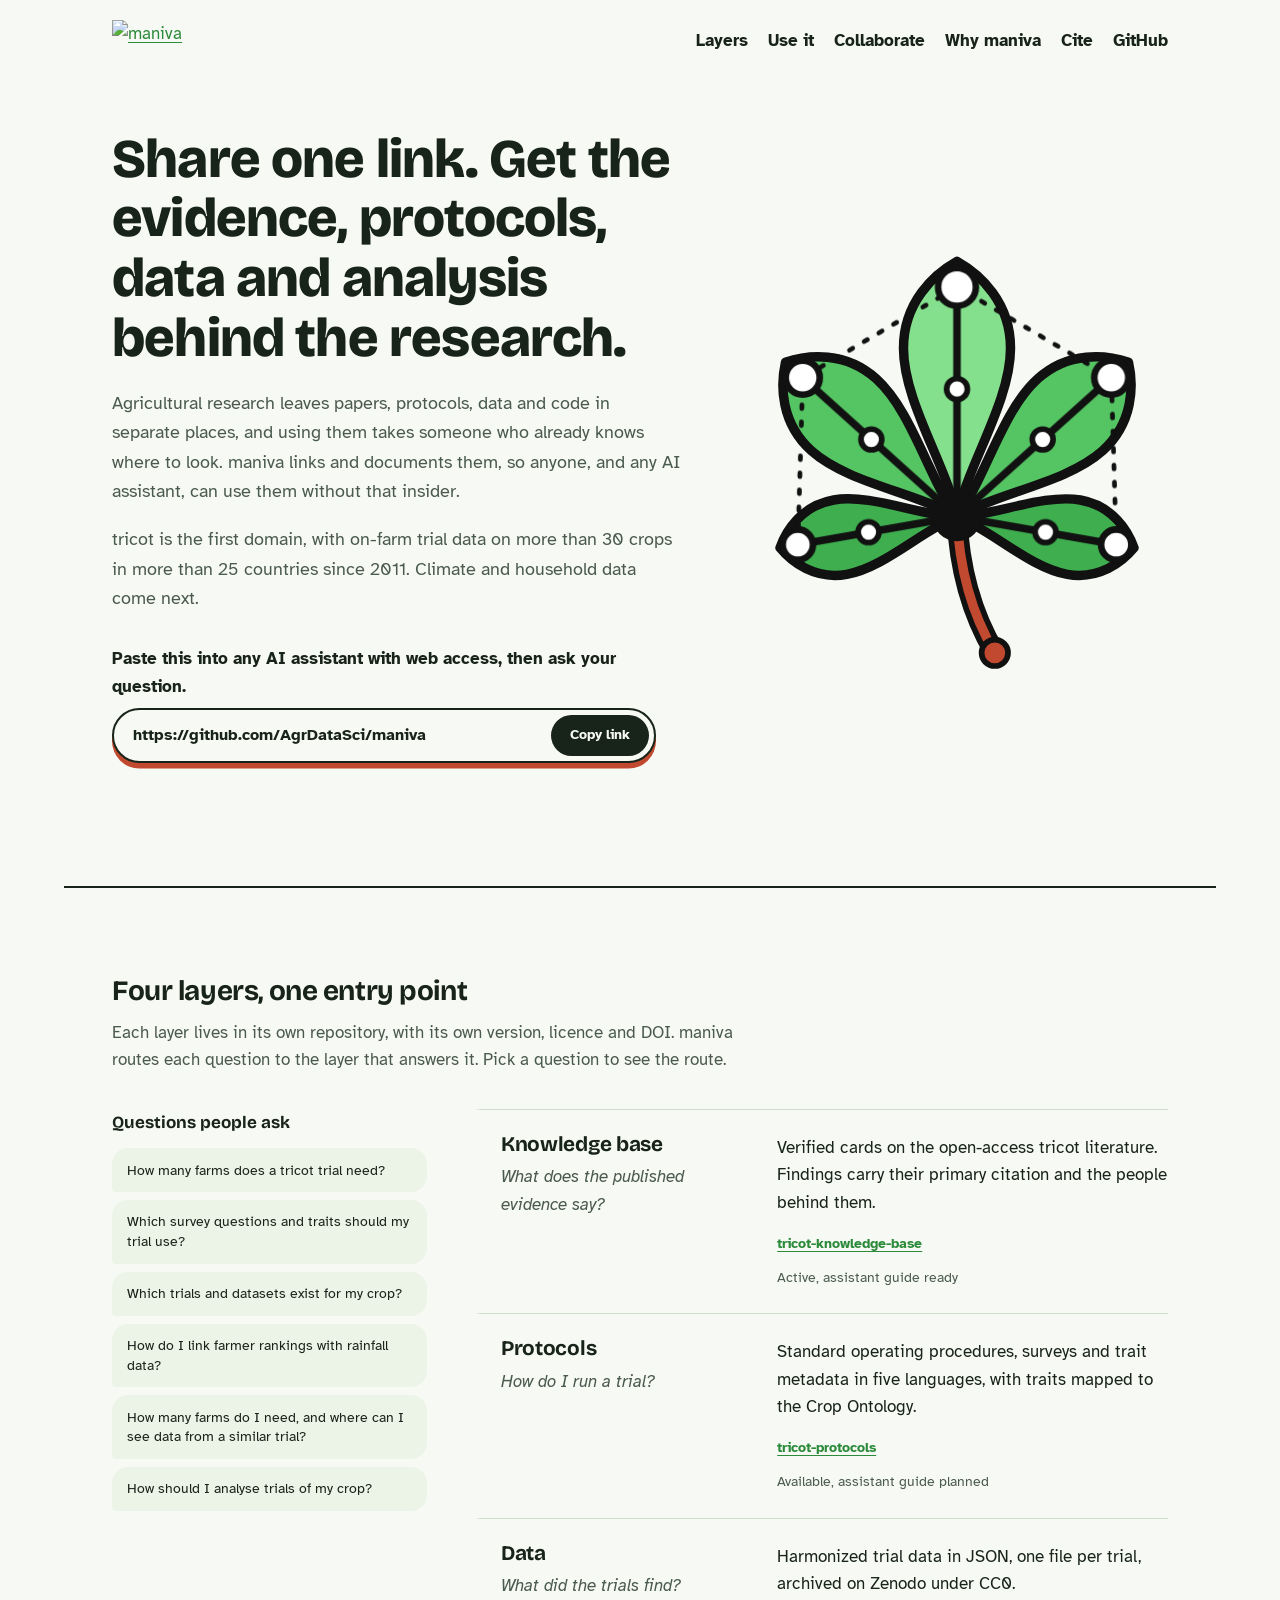
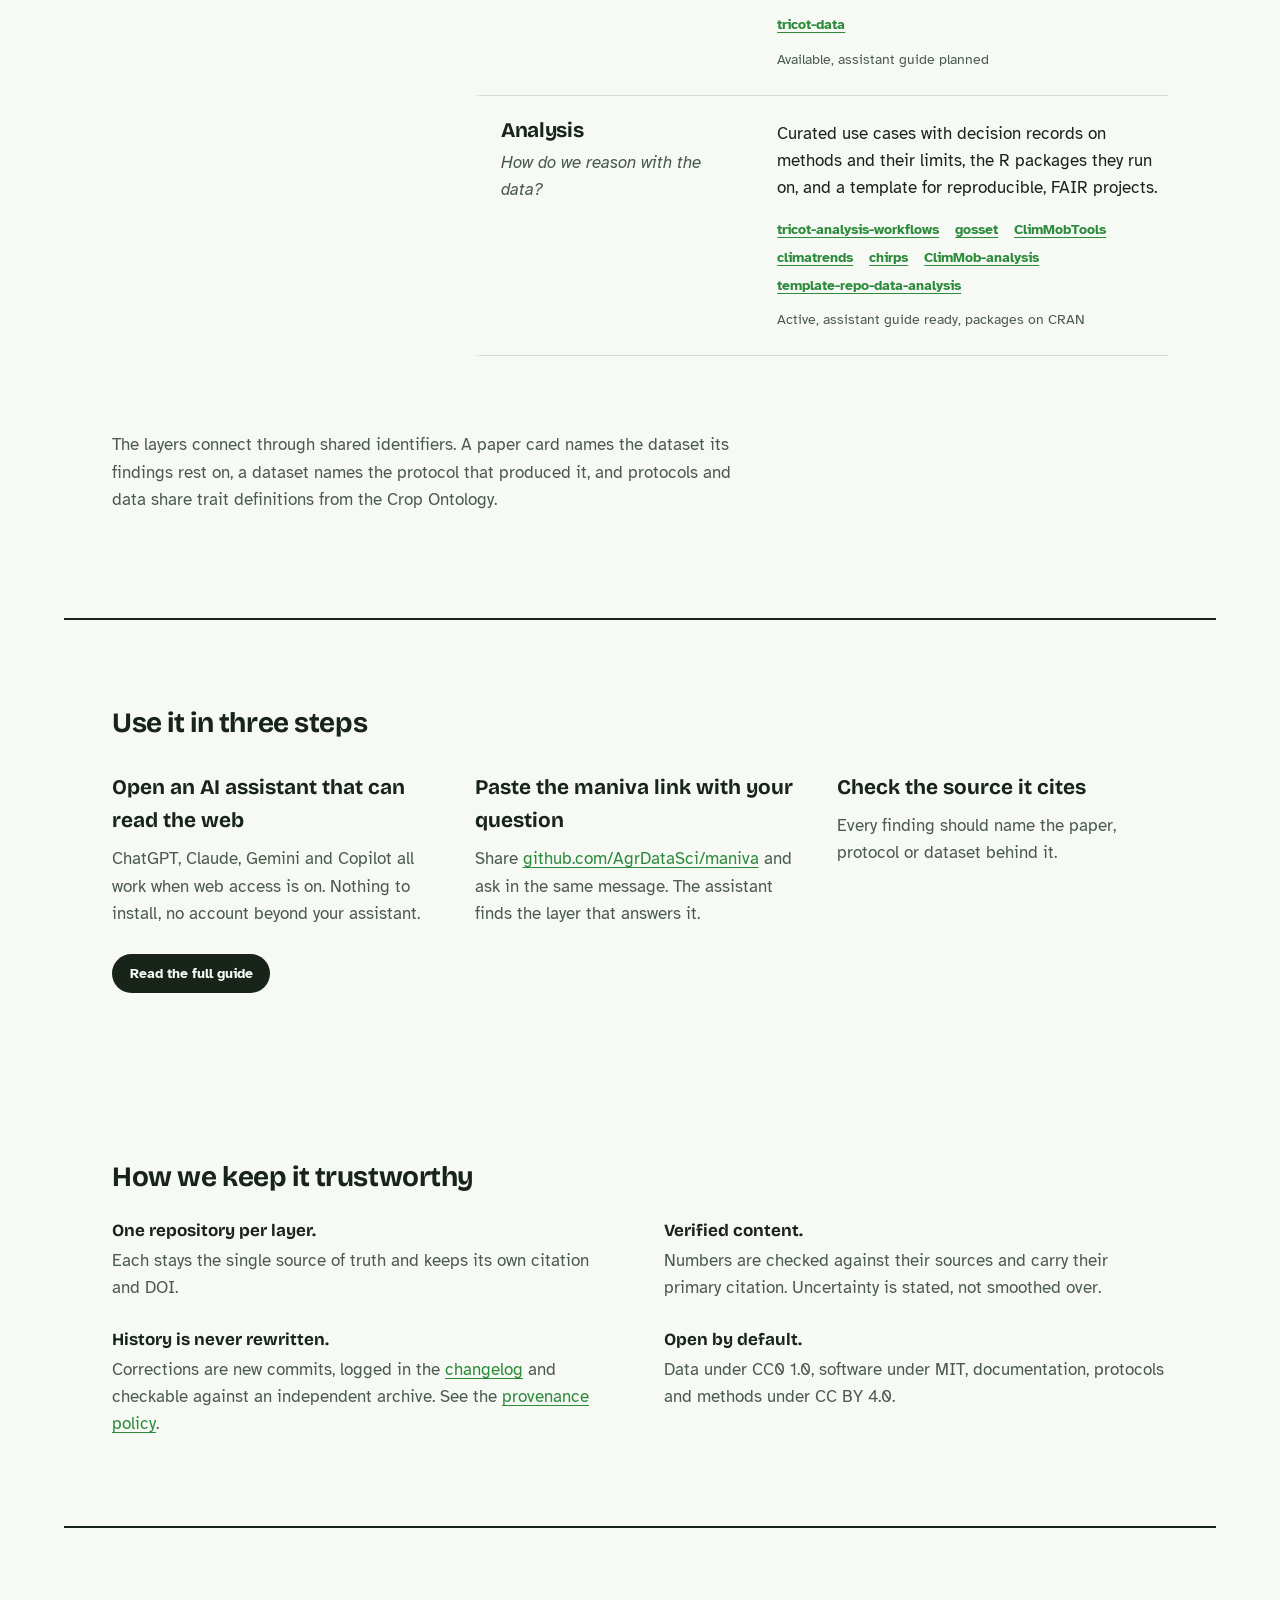
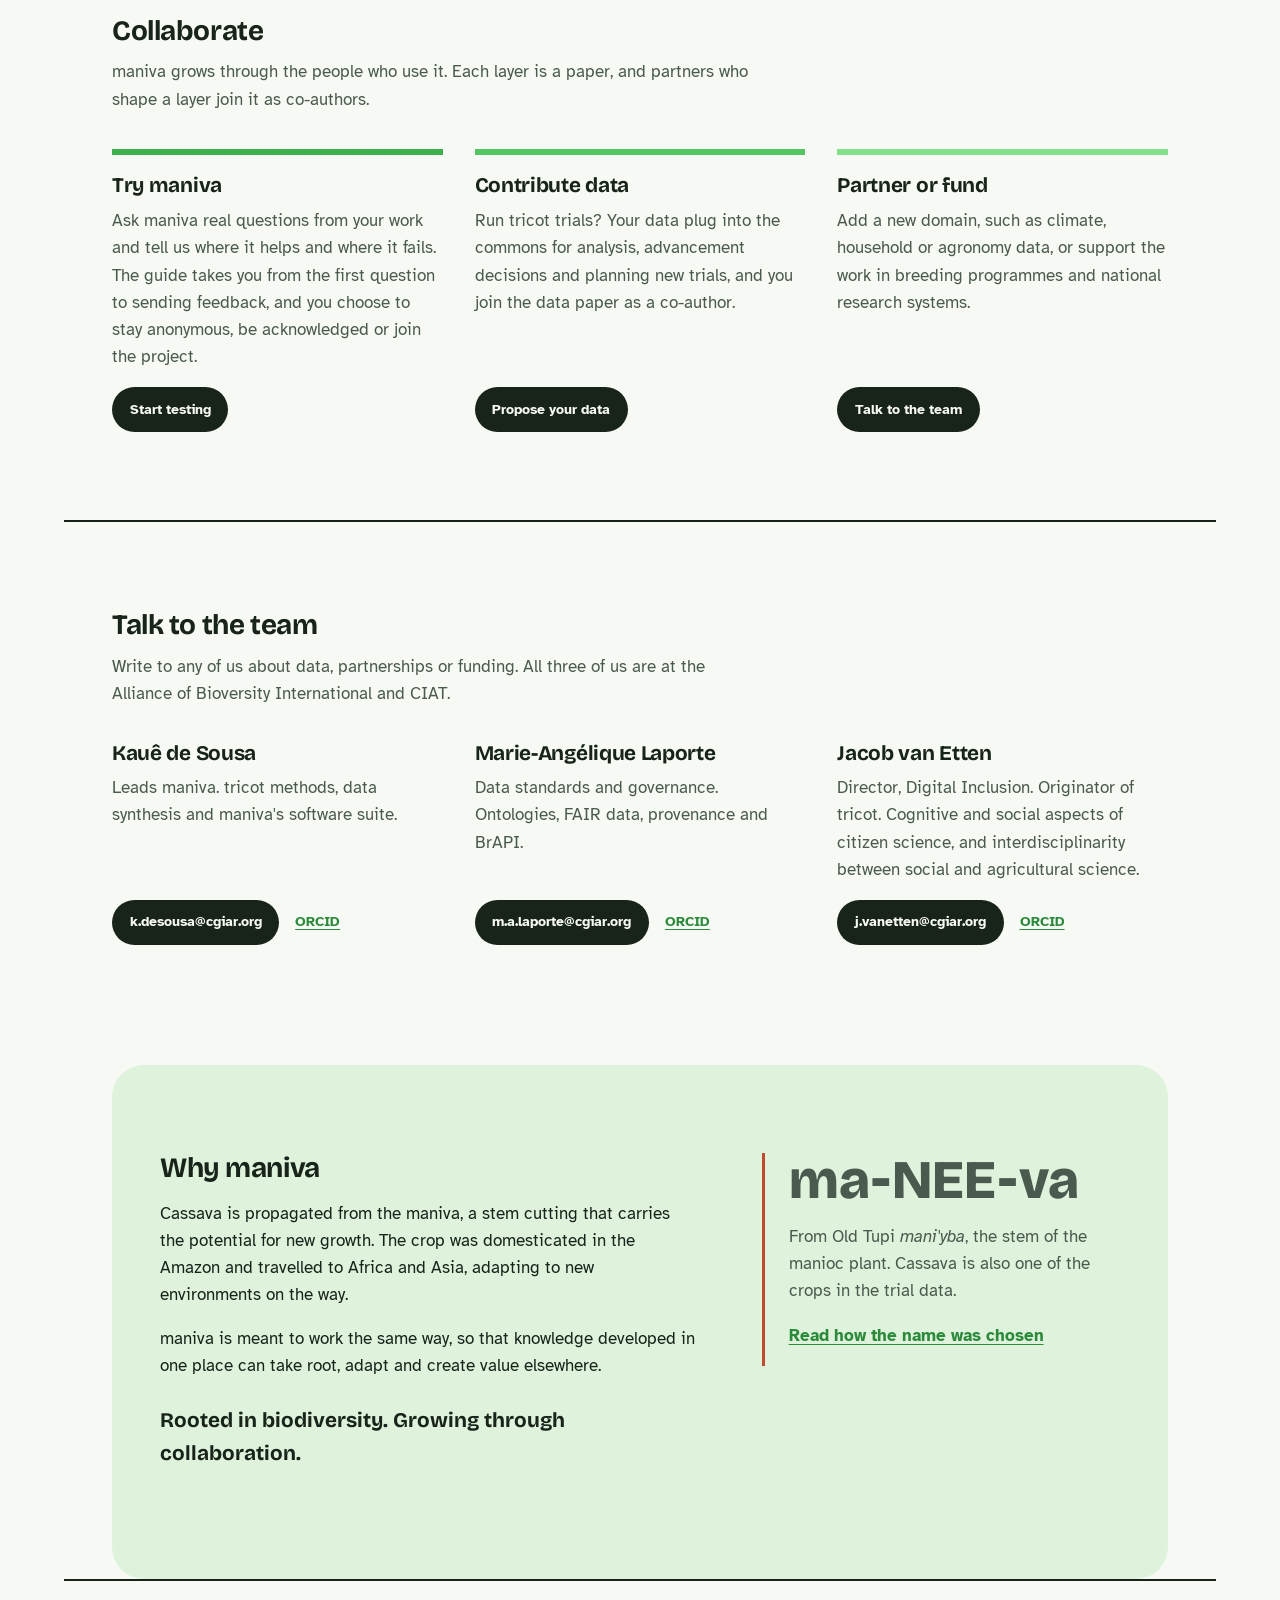
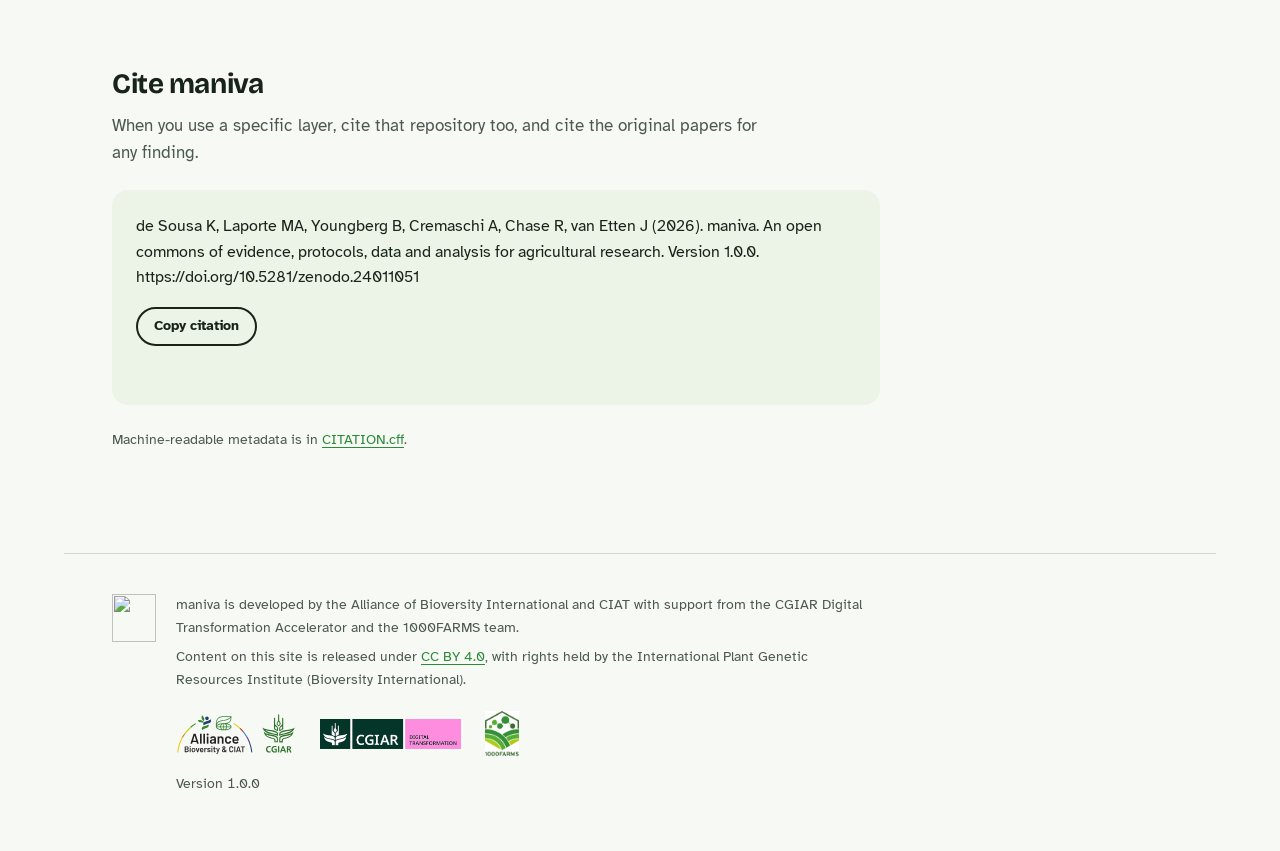
==== site/index.html @ 103824fa "Merge Use it and Test it into one guide at use.html Co-Authored-By: Claude Opus 5.5 <noreply@anthrop" ====
<!doctype html>
<html lang="en">
<head>
<meta charset="utf-8">
<meta name="viewport" content="width=device-width, initial-scale=1">
<title>maniva. An open commons of evidence, protocols, data and analysis for agricultural research</title>
<meta name="description" content="maniva is an open commons of evidence, protocols, data and analysis for agricultural research, built so that people and AI assistants can use them together.">
<meta property="og:title" content="maniva">
<meta property="og:description" content="An open commons of evidence, protocols, data and analysis for agricultural research.">
<meta property="og:image" content="https://agrdatasci.github.io/maniva/share-card.png">
<meta property="og:image:width" content="1200">
<meta property="og:image:height" content="630">
<meta property="og:image:alt" content="The maniva logo, a cassava leaf on a stem">
<meta property="og:url" content="https://agrdatasci.github.io/maniva/">
<meta property="og:site_name" content="maniva">
<meta name="twitter:card" content="summary_large_image">
<meta property="og:type" content="website">
<link rel="icon" type="image/svg+xml" href="logo/maniva-mark.svg">
<link rel="preconnect" href="https://fonts.googleapis.com">
<link rel="preconnect" href="https://fonts.gstatic.com" crossorigin>
<link href="https://fonts.googleapis.com/css2?family=Atkinson+Hyperlegible:ital,wght@0,400;0,700;1,400&family=Bricolage+Grotesque:opsz,wght@12..96,500;12..96,700;12..96,800&display=swap" rel="stylesheet">
<link rel="stylesheet" href="styles.css?v=8">
<script>document.documentElement.classList.add("js")</script>
</head>
<body>
<a class="skip" href="#main">Skip to content</a>

<header class="top">
  <a class="wordmark" href="./" aria-label="maniva home">
    <img class="wordmark-light" src="logo/maniva-logo-horizontal.svg" alt="maniva" width="150" height="47">
    <img class="wordmark-dark" src="logo/maniva-logo-horizontal-reversed.svg" alt="" width="150" height="47">
  </a>
  <nav aria-label="Main">
    <a href="#layers">Layers</a>
    <a href="use.html">Use it</a>
    <a href="#work">Collaborate</a>
    <a href="#why">Why maniva</a>
    <a href="#cite">Cite</a>
    <a href="https://github.com/AgrDataSci/maniva">GitHub</a>
  </nav>
</header>

<main id="main">

<section class="hero">
  <div class="hero-text">
    <h1>Share one link. Get the evidence, protocols, data and analysis behind the research.</h1>
    <p class="lede">Agricultural research leaves papers, protocols, data and code in separate places, and using them takes someone who already knows where to look. maniva links and documents them, so anyone, and any AI assistant, can use them without that insider.</p>
    <p class="lede">tricot is the first domain, with on-farm trial data on more than 30 crops in more than 25 countries since 2011. Climate and household data come next.</p>

    <div class="link-field">
      <label for="share-link">Paste this into any AI assistant with web access, then ask your question.</label>
      <div class="link-row">
        <input id="share-link" type="text" value="https://github.com/AgrDataSci/maniva" readonly>
        <button type="button" class="btn" data-copy="#share-link">Copy link</button>
      </div>
      <p class="copy-status" role="status" aria-live="polite"></p>
    </div>
  </div>

  <figure class="hero-mark" aria-hidden="true">
    <svg viewBox="40 40 220 240" class="mark">
      <path class="stalk-out" d="M150 190C151 215 157 240 170 262"/>
      <path class="stalk-in" d="M150 190C151 215 157 240 170 262"/>
      <path class="lobe lobe-low" d="M150.0 190.0C130.6 189.6 104.4 177.8 84.8 181.2C67.9 184.2 59.6 197.3 56.4 206.5C62.6 214.1 74.9 223.5 91.7 220.5C111.4 217.1 131.9 197.0 150.0 190.0Z"/>
      <path class="lobe lobe-low" d="M150.0 190.0C168.1 197.0 188.6 217.1 208.3 220.5C225.1 223.5 237.4 214.1 243.6 206.5C240.4 197.3 232.1 184.2 215.2 181.2C195.6 177.8 169.4 189.6 150.0 190.0Z"/>
      <path class="lobe lobe-mid" d="M150.0 190.0C135.1 170.0 126.3 134.2 107.3 117.1C91.0 102.4 71.2 104.3 59.3 108.4C56.5 120.6 56.7 140.5 73.0 155.2C92.1 172.3 128.6 177.3 150.0 190.0Z"/>
      <path class="lobe lobe-mid" d="M150.0 190.0C171.4 177.3 207.9 172.3 227.0 155.2C243.3 140.5 243.5 120.6 240.7 108.4C228.8 104.3 209.0 102.4 192.7 117.1C173.7 134.2 164.9 170.0 150.0 190.0Z"/>
      <path class="lobe lobe-top" d="M150.0 190.0C155.4 163.0 178.3 129.2 178.3 100.9C178.3 76.6 162.2 61.8 150.0 55.0C137.8 61.8 121.7 76.6 121.7 100.9C121.7 129.2 144.6 163.0 150.0 190.0Z"/>
      <polyline class="ring" points="65.8,204.8 68.4,116.5 150.0,68.5 231.6,116.5 234.2,204.8"/>
      <line class="vein" x1="150" y1="190" x2="65.8" y2="204.8"/>
      <line class="vein" x1="150" y1="190" x2="234.2" y2="204.8"/>
      <line class="vein" x1="150" y1="190" x2="68.4" y2="116.5"/>
      <line class="vein" x1="150" y1="190" x2="231.6" y2="116.5"/>
      <line class="vein" x1="150" y1="190" x2="150.0" y2="68.5"/>
      <circle class="node" cx="103.2" cy="198.2" r="5.5"/>
      <circle class="node" cx="196.8" cy="198.2" r="5.5"/>
      <circle class="node" cx="104.7" cy="149.2" r="5.5"/>
      <circle class="node" cx="195.3" cy="149.2" r="5.5"/>
      <circle class="node" cx="150.0" cy="122.5" r="5.5"/>
      <circle class="node tip" cx="65.8" cy="204.8" r="8"/>
      <circle class="node tip" cx="234.2" cy="204.8" r="8"/>
      <circle class="node tip" cx="68.4" cy="116.5" r="9"/>
      <circle class="node tip" cx="231.6" cy="116.5" r="9"/>
      <circle class="node tip" cx="150.0" cy="68.5" r="10"/>
      <circle class="hub" cx="150" cy="190" r="13"/>
      <circle class="root" cx="170" cy="262" r="7"/>
    </svg>
  </figure>
</section>

<section id="layers" class="layers" aria-labelledby="layers-title">
  <div class="section-head">
    <h2 id="layers-title">Four layers, one entry point</h2>
    <p>Each layer lives in its own repository, with its own version, licence and DOI. maniva routes each question to the layer that answers it. Pick a question to see the route.</p>
  </div>

  <div class="router">
    <fieldset class="questions">
      <legend>Questions people ask</legend>
      <button type="button" class="q" aria-pressed="false" data-layers="knowledge">How many farms does a tricot trial need?</button>
      <button type="button" class="q" aria-pressed="false" data-layers="protocols">Which survey questions and traits should my trial use?</button>
      <button type="button" class="q" aria-pressed="false" data-layers="data">Which trials and datasets exist for my crop?</button>
      <button type="button" class="q" aria-pressed="false" data-layers="analysis">How do I link farmer rankings with rainfall data?</button>
      <button type="button" class="q" aria-pressed="false" data-layers="knowledge protocols data">How many farms do I need, and where can I see data from a similar trial?</button>
      <button type="button" class="q" aria-pressed="false" data-layers="knowledge data analysis">How should I analyse trials of my crop?</button>
    </fieldset>

    <ol class="layer-list" aria-live="polite">
      <li class="layer" data-layer="knowledge">
        <div class="layer-name">
          <h3>Knowledge base</h3>
          <p class="layer-q">What does the published evidence say?</p>
        </div>
        <p class="layer-body">Verified cards on the open-access tricot literature. Findings carry their primary citation and the people behind them.</p>
        <ul class="repos">
          <li><a href="https://github.com/AgrDataSci/tricot-knowledge-base">tricot-knowledge-base</a></li>
        </ul>
        <p class="status">Active, assistant guide ready</p>
      </li>
      <li class="layer" data-layer="protocols">
        <div class="layer-name">
          <h3>Protocols</h3>
          <p class="layer-q">How do I run a trial?</p>
        </div>
        <p class="layer-body">Standard operating procedures, surveys and trait metadata in five languages, with traits mapped to the Crop Ontology.</p>
        <ul class="repos">
          <li><a href="https://github.com/AgrDataSci/tricot-protocols">tricot-protocols</a></li>
        </ul>
        <p class="status">Available, assistant guide planned</p>
      </li>
      <li class="layer" data-layer="data">
        <div class="layer-name">
          <h3>Data</h3>
          <p class="layer-q">What did the trials find?</p>
        </div>
        <p class="layer-body">Harmonized trial data in JSON, one file per trial, archived on Zenodo under CC0.</p>
        <ul class="repos">
          <li><a href="https://github.com/AgrDataSci/tricot-data">tricot-data</a></li>
        </ul>
        <p class="status">Available, assistant guide planned</p>
      </li>
      <li class="layer" data-layer="analysis">
        <div class="layer-name">
          <h3>Analysis</h3>
          <p class="layer-q">How do we reason with the data?</p>
        </div>
        <p class="layer-body">Curated use cases with decision records on methods and their limits, the R packages they run on, and a template for reproducible, FAIR projects.</p>
        <ul class="repos">
          <li><a href="https://github.com/AgrDataSci/tricot-analysis-workflows">tricot-analysis-workflows</a></li>
          <li><a href="https://github.com/AgrDataSci/gosset">gosset</a></li>
          <li><a href="https://github.com/AgrDataSci/ClimMobTools">ClimMobTools</a></li>
          <li><a href="https://github.com/AgrDataSci/climatrends">climatrends</a></li>
          <li><a href="https://github.com/AgrDataSci/chirps">chirps</a></li>
          <li><a href="https://github.com/AgrDataSci/ClimMob-analysis">ClimMob-analysis</a></li>
          <li><a href="https://github.com/AgrDataSci/template-repo-data-analysis">template-repo-data-analysis</a></li>
        </ul>
        <p class="status">Active, assistant guide ready, packages on CRAN</p>
      </li>
    </ol>
  </div>
  <p class="route-note" role="status" aria-live="polite"></p>
  <p class="links-note">The layers connect through shared identifiers. A paper card names the dataset its findings rest on, a dataset names the protocol that produced it, and protocols and data share trait definitions from the Crop Ontology.</p>
</section>

<section id="use" class="use" aria-labelledby="use-title">
  <h2 id="use-title">Use it in three steps</h2>
  <dl class="ways">
    <div>
      <dt>Open an AI assistant that can read the web</dt>
      <dd>ChatGPT, Claude, Gemini and Copilot all work when web access is on. Nothing to install, no account beyond your assistant.</dd>
    </div>
    <div>
      <dt>Paste the maniva link with your question</dt>
      <dd>Share <a href="https://github.com/AgrDataSci/maniva">github.com/AgrDataSci/maniva</a> and ask in the same message. The assistant finds the layer that answers it.</dd>
    </div>
    <div>
      <dt>Check the source it cites</dt>
      <dd>Every finding should name the paper, protocol or dataset behind it.</dd>
    </div>
  </dl>
  <p class="use-more"><a class="btn-link" href="use.html">Read the full guide</a></p>
</section>

<section class="principles" aria-labelledby="principles-title">
  <h2 id="principles-title">How we keep it trustworthy</h2>
  <ul>
    <li><b>One repository per layer.</b> Each stays the single source of truth and keeps its own citation and DOI.</li>
    <li><b>Verified content.</b> Numbers are checked against their sources and carry their primary citation. Uncertainty is stated, not smoothed over.</li>
    <li><b>History is never rewritten.</b> Corrections are new commits, logged in the <a href="https://github.com/AgrDataSci/maniva/blob/main/CHANGELOG.md">changelog</a> and checkable against an independent archive. See the <a href="https://github.com/AgrDataSci/maniva/blob/main/PROVENANCE.md">provenance policy</a>.</li>
    <li><b>Open by default.</b> Data under CC0 1.0, software under MIT, documentation, protocols and methods under CC BY 4.0.</li>
  </ul>
</section>

<section id="work" class="work" aria-labelledby="work-title">
  <div class="section-head">
    <h2 id="work-title">Collaborate</h2>
    <p>maniva grows through the people who use it. Each layer is a paper, and partners who shape a layer join it as co-authors.</p>
  </div>
  <ul class="offers">
    <li>
      <h3>Try maniva</h3>
      <p>Ask maniva real questions from your work and tell us where it helps and where it fails. The guide takes you from the first question to sending feedback, and you choose to stay anonymous, be acknowledged or join the project.</p>
      <a class="btn-link" href="use.html">Start testing</a>
    </li>
    <li>
      <h3>Contribute data</h3>
      <p>Run tricot trials? Your data plug into the commons for analysis, advancement decisions and planning new trials, and you join the data paper as a co-author.</p>
      <a class="btn-link" href="https://forms.gle/2cK7tTxPFCQmq4AQ7">Propose your data</a>
    </li>
    <li>
      <h3>Partner or fund</h3>
      <p>Add a new domain, such as climate, household or agronomy data, or support the work in breeding programmes and national research systems.</p>
      <a class="btn-link" href="#team">Talk to the team</a>
    </li>
  </ul>
</section>

<section id="team" class="team" aria-labelledby="team-title">
  <div class="section-head">
    <h2 id="team-title">Talk to the team</h2>
    <p>Write to any of us about data, partnerships or funding. All three of us are at the Alliance of Bioversity International and CIAT.</p>
  </div>
  <ul class="people">
    <li>
      <h3>Kauê de Sousa</h3>
      <p>Leads maniva. tricot methods, data synthesis and maniva's software suite.</p>
      <p class="reach"><a class="btn-link" href="mailto:k.desousa@cgiar.org">k.desousa@cgiar.org</a> <a href="https://orcid.org/0000-0002-7571-7845">ORCID</a></p>
    </li>
    <li>
      <h3>Marie-Angélique Laporte</h3>
      <p>Data standards and governance. Ontologies, FAIR data, provenance and BrAPI.</p>
      <p class="reach"><a class="btn-link" href="mailto:m.a.laporte@cgiar.org">m.a.laporte@cgiar.org</a> <a href="https://orcid.org/0000-0002-8461-9745">ORCID</a></p>
    </li>
    <li>
      <h3>Jacob van Etten</h3>
      <p>Director, Digital Inclusion. Originator of tricot. Cognitive and social aspects of citizen science, and interdisciplinarity between social and agricultural science.</p>
      <p class="reach"><a class="btn-link" href="mailto:j.vanetten@cgiar.org">j.vanetten@cgiar.org</a> <a href="https://orcid.org/0000-0001-7554-2558">ORCID</a></p>
    </li>
  </ul>
</section>

<section id="why" class="why" aria-labelledby="why-title">
  <div class="why-text">
    <h2 id="why-title">Why maniva</h2>
    <p>Cassava is propagated from the maniva, a stem cutting that carries the potential for new growth. The crop was domesticated in the Amazon and travelled to Africa and Asia, adapting to new environments on the way.</p>
    <p>maniva is meant to work the same way, so that knowledge developed in one place can take root, adapt and create value elsewhere.</p>
    <p class="motto">Rooted in biodiversity. Growing through collaboration.</p>
  </div>
  <aside class="say">
    <p class="say-word">ma&#8209;NEE&#8209;va</p>
    <p>From Old Tupi <i>mani'yba</i>, the stem of the manioc plant. Cassava is also one of the crops in the trial data.</p>
    <p><a href="https://github.com/AgrDataSci/maniva/blob/main/metadata/naming.md">Read how the name was chosen</a></p>
  </aside>
</section>

<section id="cite" class="cite" aria-labelledby="cite-title">
  <h2 id="cite-title">Cite maniva</h2>
  <p>When you use a specific layer, cite that repository too, and cite the original papers for any finding.</p>
  <div class="cite-box">
    <p id="citation">de Sousa K, Laporte MA, Youngberg B, Cremaschi A, Chase R, van Etten J (2026). maniva. An open commons of evidence, protocols, data and analysis for agricultural research. Version <span data-version>1.0.0</span>. https://doi.org/10.5281/zenodo.24011051</p>
    <button type="button" class="btn btn-quiet" data-copy="#citation">Copy citation</button>
    <p class="copy-status" role="status" aria-live="polite"></p>
  </div>
  <p class="cff">Machine-readable metadata is in <a href="https://github.com/AgrDataSci/maniva/blob/main/CITATION.cff">CITATION.cff</a>.</p>
</section>

</main>

<footer class="foot">
  <img class="foot-mark foot-mark-light" src="logo/maniva-mark.svg" alt="" width="44" height="48">
  <img class="foot-mark foot-mark-dark" src="logo/maniva-mark-reversed.svg" alt="" width="44" height="48">
  <div>
    <p>maniva is developed by the Alliance of Bioversity International and CIAT with support from the CGIAR Digital Transformation Accelerator and the 1000FARMS team.</p>
    <p>Content on this site is released under <a href="https://creativecommons.org/licenses/by/4.0/">CC BY 4.0</a>, with rights held by the International Plant Genetic Resources Institute (Bioversity International).</p>
    <div class="partners" role="group" aria-label="Partners">
      <img src="partners/alliance.svg" alt="Alliance of Bioversity International and CIAT, CGIAR" class="logo-wide" width="401" height="139">
      <img src="partners/cgiar-digital-transformation.png" alt="CGIAR Digital Transformation" class="logo-dt" width="1117" height="240">
      <img src="partners/1000farms.png" alt="1000FARMS" class="logo-tall" width="174" height="240">
    </div>
    <p class="version">Version <span data-version>1.0.0</span><span data-commit></span></p>
  </div>
</footer>

<script src="main.js?v=8" defer></script>
</body>
</html>
---- site/styles.css ----
/* maniva site. Palette taken from the logo: leaf greens, the red stalk, deep leaf-shadow ink. */
:root {
  --paper: #f7faf4;
  --paper-2: #ecf3e7;
  --ink: #18231a;
  --ink-soft: #4b5a4e;
  --leaf: #2c8a3b;
  --leaf-logo: #3fae4f;
  --leaf-mid: #55c463;
  --sprout: #84e08d;
  --sprout-wash: #dff3dc;
  --stalk: #c0492f;
  --line: #cfdcca;
  --mark-line: #111111;
  --mark-node: #ffffff;

  --display: "Bricolage Grotesque", "Avenir Next", system-ui, sans-serif;
  --body: "Atkinson Hyperlegible", system-ui, sans-serif;

  --step--1: 0.875rem;
  --step-0: 1.0625rem;
  --step-1: 1.3rem;
  --step-2: 1.75rem;
  --step-3: clamp(2.1rem, 1.4rem + 2.6vw, 3.4rem);
  --measure: 38em;
  --gutter: clamp(1rem, 4vw, 3rem);
}

@media (prefers-color-scheme: dark) {
  :root:not([data-theme="light"]) {
    --paper: #121a14;
    --paper-2: #1a251c;
    --ink: #eef3ea;
    --ink-soft: #b4c2b5;
    --leaf: #84e08d;
    --sprout-wash: #1f3523;
    --line: #2f4031;
    --mark-line: #f6f3ea;
    --mark-node: #121a14;
  }
}

*, *::before, *::after { box-sizing: border-box; }

html { scroll-behavior: smooth; }
@media (prefers-reduced-motion: reduce) { html { scroll-behavior: auto; } }

body {
  margin: 0;
  background: var(--paper);
  color: var(--ink);
  font: 400 var(--step-0)/1.6 var(--body);
  -webkit-font-smoothing: antialiased;
}

h1, h2, h3 {
  font-family: var(--display);
  font-weight: 700;
  line-height: 1.1;
  letter-spacing: -0.015em;
  margin: 0;
}
h2 { font-size: var(--step-2); }
h3 { font-size: var(--step-1); }
p { margin: 0 0 1em; }

a { color: var(--leaf); text-underline-offset: 0.18em; text-decoration-thickness: 1px; }
a:hover { text-decoration-thickness: 2px; }

:focus-visible {
  outline: 3px solid var(--stalk);
  outline-offset: 3px;
  border-radius: 2px;
}

.skip {
  position: absolute;
  left: -999px;
  top: 0.5rem;
  background: var(--ink);
  color: var(--paper);
  padding: 0.5rem 1rem;
  z-index: 10;
}
.skip:focus { left: 0.5rem; }

/* Header */
.top {
  display: flex;
  flex-wrap: wrap;
  align-items: center;
  justify-content: space-between;
  gap: 0.75rem 2rem;
  max-width: 72rem;
  margin: 0 auto;
  padding: 1.25rem var(--gutter);
}
.wordmark img { display: block; height: 2.6rem; width: auto; }
.wordmark-dark, .foot-mark-dark { display: none !important; }
@media (prefers-color-scheme: dark) {
  .wordmark-light, .foot-mark-light { display: none !important; }
  .wordmark-dark, .foot-mark-dark { display: block !important; }
}
.top nav { display: flex; flex-wrap: wrap; gap: 0.25rem 1.25rem; }
.top nav a {
  color: var(--ink);
  text-decoration: none;
  font-size: var(--step-0);
  font-weight: 700;
  padding: 0.25rem 0;
}
.top nav a:hover { color: var(--leaf); }

main > section {
  max-width: 72rem;
  margin: 0 auto;
  padding: clamp(3rem, 7vw, 5.5rem) var(--gutter);
}

/* Hero */
.hero {
  display: grid;
  grid-template-columns: minmax(0, 1.35fr) minmax(0, 1fr);
  align-items: center;
  gap: clamp(1.5rem, 5vw, 4rem);
  padding-top: clamp(1.5rem, 4vw, 3rem) !important;
}
.hero h1 {
  font-size: var(--step-3);
  font-weight: 800;
  max-width: 17em;
  margin-bottom: 1.25rem;
}
.lede {
  font-size: 1.15rem;
  color: var(--ink-soft);
  max-width: var(--measure);
}

.link-field {
  margin-top: 2rem;
  max-width: 34rem;
}
.link-field label {
  display: block;
  font-weight: 700;
  margin-bottom: 0.5rem;
}
.link-row {
  display: flex;
  align-items: stretch;
  border: 2px solid var(--ink);
  border-radius: 999px;
  background: var(--paper);
  padding: 0.3rem;
  /* the red stalk carries the link, as it carries the leaf */
  box-shadow: 0 0.35rem 0 var(--stalk);
}
.link-row input {
  flex: 1;
  min-width: 0;
  border: 0;
  background: transparent;
  color: var(--ink);
  font: 700 1rem/1 var(--body);
  padding: 0 0.9rem;
}
.link-row input:focus-visible { outline-offset: -2px; border-radius: 999px; }

.btn {
  font: 700 var(--step--1)/1 var(--body);
  border: 0;
  border-radius: 999px;
  background: var(--ink);
  color: var(--paper);
  padding: 0.85rem 1.2rem;
  cursor: pointer;
  white-space: nowrap;
}
.btn:hover { background: var(--leaf); color: #fff; }
@media (prefers-color-scheme: dark) {
  :root:not([data-theme="light"]) .btn:hover,
  :root:not([data-theme="light"]) .btn-link:hover { color: var(--paper); }
}
.btn-quiet {
  background: transparent;
  color: var(--ink);
  border: 2px solid var(--ink);
  padding: 0.65rem 1rem;
}
.btn-quiet:hover { background: var(--ink); color: var(--paper); }

.copy-status {
  min-height: 1.5em;
  margin: 0.9rem 0 0;
  font-size: var(--step--1);
  color: var(--leaf);
  font-weight: 700;
}

.hero-mark { margin: 0; justify-self: center; width: min(100%, 26rem); }
.mark { width: 100%; height: auto; overflow: visible; }

/* Mark styling, mirroring docs/logo/maniva-mark.svg */
.stalk-out { fill: none; stroke: var(--mark-line); stroke-width: 11; stroke-linecap: round; }
.stalk-in { fill: none; stroke: var(--stalk); stroke-width: 5; stroke-linecap: round; }
.lobe { stroke: var(--mark-line); stroke-width: 5; stroke-linejoin: round; }
.lobe-low { fill: var(--leaf-logo); }
.lobe-mid { fill: var(--leaf-mid); }
.lobe-top { fill: var(--sprout); }
.ring { fill: none; stroke: var(--mark-line); stroke-width: 2.5; stroke-dasharray: 2 7; stroke-linecap: round; }
.vein { stroke: var(--mark-line); stroke-width: 4; stroke-linecap: round; }
.node { fill: var(--mark-node); stroke: var(--mark-line); stroke-width: 3; }
.node.tip { stroke-width: 3.5; }
.hub { fill: var(--mark-line); }
.root { fill: var(--stalk); stroke: var(--mark-line); stroke-width: 3; }

/* The one motion on the page: the network veins grow out from the stem. */
@media (prefers-reduced-motion: no-preference) {
  .js .vein {
    stroke-dasharray: 130;
    stroke-dashoffset: 130;
    animation: grow 0.9s cubic-bezier(.2,.7,.2,1) 0.3s forwards;
  }
  .js .vein:nth-of-type(2) { animation-delay: 0.38s; }
  .js .ring { opacity: 0; animation: appear 0.6s ease 1.1s forwards; }
  .js .node {
    transform-box: fill-box;
    transform-origin: center;
    transform: scale(0);
    animation: pop 0.45s cubic-bezier(.3,1.6,.5,1) forwards;
    animation-delay: 0.9s;
  }
  .js .node.tip { animation-delay: 1.15s; }
}
@keyframes grow { to { stroke-dashoffset: 0; } }
@keyframes appear { to { opacity: 1; } }
@keyframes pop { to { transform: scale(1); } }

/* Section heads */
.section-head { max-width: var(--measure); margin-bottom: 2.25rem; }
.section-head h2 { margin-bottom: 0.75rem; }
.section-head p { color: var(--ink-soft); }

/* Layers and router */
.layers { border-top: 2px solid var(--ink); }
.router {
  display: grid;
  grid-template-columns: minmax(15rem, 1fr) minmax(0, 2.2fr);
  gap: clamp(1.5rem, 4vw, 3rem);
  align-items: start;
}
.questions {
  border: 0;
  margin: 0;
  padding: 0;
  display: flex;
  flex-direction: column;
  gap: 0.5rem;
  position: sticky;
  top: 1rem;
}
.questions legend {
  font-family: var(--display);
  font-weight: 700;
  font-size: var(--step-0);
  margin-bottom: 0.75rem;
  padding: 0;
}
.q {
  text-align: left;
  font: 400 var(--step--1)/1.4 var(--body);
  color: var(--ink);
  background: var(--paper-2);
  border: 1.5px solid transparent;
  border-radius: 1rem 1rem 1rem 0.25rem;
  padding: 0.7rem 0.9rem;
  cursor: pointer;
}
.q:hover { border-color: var(--leaf); }
.q[aria-pressed="true"] {
  background: var(--ink);
  color: var(--paper);
  border-color: var(--ink);
}

.layer-list { list-style: none; margin: 0; padding: 0; }
.layer {
  display: grid;
  grid-template-columns: minmax(10rem, 1fr) minmax(0, 1.6fr);
  grid-template-areas:
    "name body"
    "name repos"
    "name status";
  column-gap: 2rem;
  padding: 1.5rem 0 1.5rem 1.25rem;
  border-top: 1px solid var(--line);
  border-left: 6px solid transparent;
  transition: opacity 0.25s ease, background-color 0.25s ease, border-color 0.25s ease;
}
.layer:last-child { border-bottom: 1px solid var(--line); }
.layer-name { grid-area: name; }
.layer-q { margin: 0.4rem 0 0; color: var(--ink-soft); font-style: italic; }
.layer-body { grid-area: body; max-width: 32em; }
.repos {
  grid-area: repos;
  list-style: none;
  margin: 0 0 0.75rem;
  padding: 0;
  display: flex;
  flex-wrap: wrap;
  gap: 0.35rem 1rem;
  font-weight: 700;
  font-size: var(--step--1);
}
.status { grid-area: status; margin: 0; font-size: var(--step--1); color: var(--ink-soft); }

.router.is-routing .layer { opacity: 0.4; }
.router.is-routing .layer.is-lit {
  opacity: 1;
  background: var(--sprout-wash);
  border-left-color: var(--leaf-logo);
}
@media (prefers-reduced-motion: reduce) { .layer { transition: none; } }

.route-note { min-height: 1.6em; margin: 1.5rem 0 0; font-weight: 700; color: var(--leaf); }
.links-note { max-width: var(--measure); color: var(--ink-soft); margin-top: 1.5rem; }

/* Use it */
.use { border-top: 2px solid var(--ink); }
.use h2 { margin-bottom: 2rem; }
.ways {
  display: grid;
  grid-template-columns: repeat(3, minmax(0, 1fr));
  gap: 2rem;
  margin: 0;
}
.ways dt {
  font-family: var(--display);
  font-weight: 700;
  font-size: var(--step-1);
  margin-bottom: 0.5rem;
}
.ways dd { margin: 0; color: var(--ink-soft); max-width: 24em; }

/* Why maniva, on the leaf */
.why {
  display: grid;
  grid-template-columns: minmax(0, 1.5fr) minmax(0, 1fr);
  gap: clamp(2rem, 5vw, 4rem);
  background: var(--sprout-wash);
  border-radius: 2rem;
  max-width: calc(72rem - 2 * var(--gutter)) !important;
  margin-top: 2rem !important;
}
@media (max-width: 76rem) {
  .why { margin-left: var(--gutter) !important; margin-right: var(--gutter) !important; }
}
.why h2 { margin-bottom: 1rem; }
.why-text p { max-width: var(--measure); }
.motto {
  font-family: var(--display);
  font-weight: 700;
  font-size: var(--step-1);
  margin-top: 1.5rem;
}
.say { border-left: 3px solid var(--stalk); padding-left: 1.5rem; align-self: start; }
.say-word {
  font-family: var(--display);
  font-weight: 800;
  font-size: var(--step-3);
  line-height: 1;
  margin-bottom: 1rem;
}
.say p { color: var(--ink-soft); }
.say a { font-weight: 700; }

/* Principles */
.principles h2 { margin-bottom: 1.5rem; }
.principles ul {
  list-style: none;
  margin: 0;
  padding: 0;
  display: grid;
  grid-template-columns: repeat(2, minmax(0, 1fr));
  gap: 1.5rem 3rem;
}
.principles li { max-width: 30em; color: var(--ink-soft); }
.principles b { color: var(--ink); display: block; font-family: var(--display); font-size: var(--step-0); margin-bottom: 0.2rem; }

/* Work with us */
.work { border-top: 2px solid var(--ink); }
.offers {
  list-style: none;
  margin: 0;
  padding: 0;
  display: grid;
  grid-template-columns: repeat(3, minmax(0, 1fr));
  gap: 2rem;
}
.offers li {
  display: flex;
  flex-direction: column;
  align-items: flex-start;
  border-top: 6px solid var(--leaf-logo);
  padding-top: 1.25rem;
}
.offers li:nth-child(2) { border-top-color: var(--leaf-mid); }
.offers li:nth-child(3) { border-top-color: var(--sprout); }
.offers h3 { margin-bottom: 0.6rem; }
.offers p { color: var(--ink-soft); max-width: 24em; flex: 1; }
.btn-link {
  font-weight: 700;
  color: var(--paper);
  background: var(--ink);
  border-radius: 999px;
  padding: 0.7rem 1.1rem;
  text-decoration: none;
  font-size: var(--step--1);
}
.btn-link:hover { background: var(--leaf); color: #fff; }
@media (max-width: 52rem) { .offers { grid-template-columns: 1fr; } }

/* Team */
.team { border-top: 2px solid var(--ink); }
.people {
  list-style: none;
  margin: 0;
  padding: 0;
  display: grid;
  grid-template-columns: repeat(3, minmax(0, 1fr));
  gap: 2rem;
}
.people li { display: flex; flex-direction: column; align-items: flex-start; }
.people h3 { margin-bottom: 0.5rem; }
.people p { color: var(--ink-soft); max-width: 24em; }
.people li > p:first-of-type { flex: 1; }
.reach { display: flex; flex-wrap: wrap; align-items: center; gap: 0.5rem 1rem; margin: 0; }
.reach a:not(.btn-link) { font-weight: 700; font-size: var(--step--1); }
@media (max-width: 52rem) { .people { grid-template-columns: 1fr; } }

/* Cite */
.cite { border-top: 2px solid var(--ink); }
.cite h2 { margin-bottom: 0.75rem; }
.cite > p { color: var(--ink-soft); max-width: var(--measure); }
.cite-box {
  background: var(--paper-2);
  border-radius: 1rem;
  padding: 1.5rem;
  max-width: 48rem;
  margin: 1.5rem 0;
}
.cite-box #citation { font-size: 1rem; overflow-wrap: anywhere; }
.cff { font-size: var(--step--1); }

/* Partner logos, sized to sit with the footer mark */
.partners {
  display: flex;
  flex-wrap: wrap;
  align-items: center;
  gap: 0.75rem 1.5rem;
  margin: 1.25rem 0 1rem;
}
.partners img { display: block; width: auto; }
.partners .logo-wide { height: 2.6rem; }
.partners .logo-dt { height: 1.9rem; }
.partners .logo-tall { height: 2.9rem; }
@media (prefers-color-scheme: dark) {
  .partners img { background: #ffffff; border-radius: 0.4rem; padding: 0.25rem 0.4rem; }
  .partners .logo-dt { padding: 0; }
}

/* Footer */
.foot {
  max-width: 72rem;
  margin: 0 auto;
  padding: 2.5rem var(--gutter) 3rem;
  border-top: 1px solid var(--line);
  display: flex;
  gap: 1.25rem;
  align-items: flex-start;
  font-size: var(--step--1);
  color: var(--ink-soft);
}
.foot p { max-width: 50em; margin-bottom: 0.5em; }
.foot-mark { flex: none; }
.version { font-variant-numeric: tabular-nums; }

/* Narrow screens */
@media (max-width: 52rem) {
  .hero { grid-template-columns: 1fr; }
  .hero-mark { order: -1; width: min(60%, 14rem); justify-self: start; }
  .router { grid-template-columns: 1fr; }
  .questions { position: static; }
  .layer {
    grid-template-columns: 1fr;
    grid-template-areas: "name" "body" "repos" "status";
    padding-left: 0.9rem;
  }
  .layer-name { margin-bottom: 0.75rem; }
  .ways, .principles ul, .why { grid-template-columns: 1fr; }
  .why { border-radius: 1.25rem; }
}
@media (max-width: 30rem) {
  .link-row { flex-direction: column; border-radius: 1.25rem; gap: 0.3rem; }
  .link-row input { padding: 0.7rem 0.6rem; font-size: 0.95rem; }
  .top nav { gap: 0.25rem 1rem; }
}

/* Test page */
.top nav a[aria-current="page"] { color: var(--leaf); text-decoration: underline; text-underline-offset: 0.3em; text-decoration-thickness: 2px; }

.page-intro { padding-bottom: 1rem !important; }
.page-intro h1 { font-size: var(--step-3); font-weight: 800; margin-bottom: 1rem; }

/* The steps run down a stem, each one a node on it, like the veins in the mark */
.steps {
  list-style: none;
  counter-reset: step;
  margin: 0;
  padding: 0;
  max-width: 46rem;
}
.steps > li {
  counter-increment: step;
  position: relative;
  padding: 0 0 3rem 4.5rem;
}
.steps > li::before {
  content: counter(step);
  position: absolute;
  left: 0;
  top: -0.35rem;
  width: 2.75rem;
  height: 2.75rem;
  border-radius: 50%;
  display: grid;
  place-items: center;
  background: var(--paper);
  border: 3px solid var(--mark-line);
  font: 800 1.15rem/1 var(--display);
  color: var(--ink);
  z-index: 1;
}
.steps > li::after {
  content: "";
  position: absolute;
  left: calc(1.375rem - 2px);
  top: 2rem;
  bottom: 0;
  width: 4px;
  background: var(--leaf-logo);
  border-radius: 2px;
}
.steps > li:last-child { padding-bottom: 0; }
.steps > li:last-child::after { display: none; }
.steps > li:last-child::before { background: var(--stalk); color: #fff; border-color: var(--mark-line); }
.steps h2 { font-size: var(--step-1); margin-bottom: 0.6rem; }
.steps p { max-width: var(--measure); }
.steps .aside { font-size: var(--step--1); color: var(--ink-soft); }
.steps .link-field { margin-top: 1rem; }

.examples {
  margin: 1.25rem 0 0;
  display: grid;
  grid-template-columns: repeat(2, minmax(0, 1fr));
  gap: 1.25rem 2rem;
}
.examples dt { font-family: var(--display); font-weight: 700; margin-bottom: 0.4rem; }
.examples dd {
  margin: 0 0 0.5rem;
  background: var(--paper-2);
  border-radius: 1rem 1rem 1rem 0.25rem;
  padding: 0.6rem 0.85rem;
  font-size: var(--step--1);
  line-height: 1.45;
}

.checks { list-style: none; margin: 1rem 0 0; padding: 0; }
.checks li { margin-bottom: 0.9rem; max-width: var(--measure); color: var(--ink-soft); }
.checks b { color: var(--ink); }

.before { padding-top: 0 !important; padding-bottom: 1rem !important; }
.before > * { max-width: 46rem; }
.before h2 { font-size: var(--step-0); margin-bottom: 0.5rem; }
.before ul { background: var(--paper-2); border-radius: 1rem; padding: 1rem 1.25rem 0.6rem 2.4rem; }
.before ul { margin: 0; padding-left: 1.2rem; max-width: var(--measure); color: var(--ink-soft); }
.before li { margin-bottom: 0.5rem; }

@media (max-width: 52rem) {
  .examples { grid-template-columns: 1fr; }
  .steps > li { padding-left: 3.75rem; }
}

/* Report prompt on the test page */
.prompt-box {
  background: var(--paper-2);
  border-radius: 1rem;
  padding: 1rem 1.25rem 0.25rem;
  margin: 1.25rem 0 1.5rem;
  max-width: 46rem;
}
.prompt-head {
  display: flex;
  align-items: center;
  justify-content: space-between;
  gap: 1rem;
  margin-bottom: 0.75rem;
  font-family: var(--display);
  font-weight: 700;
}
.prompt-box pre {
  margin: 0;
  max-height: 18rem;
  overflow: auto;
  white-space: pre-wrap;
  overflow-wrap: anywhere;
  font: 400 0.85rem/1.5 ui-monospace, "SF Mono", Menlo, Consolas, monospace;
  color: var(--ink);
  background: var(--paper);
  border: 1px solid var(--line);
  border-radius: 0.6rem;
  padding: 0.9rem 1rem;
}
.prompt-box .copy-status { margin-top: 0.5rem; }

.use-more { margin: 2rem 0 0; }
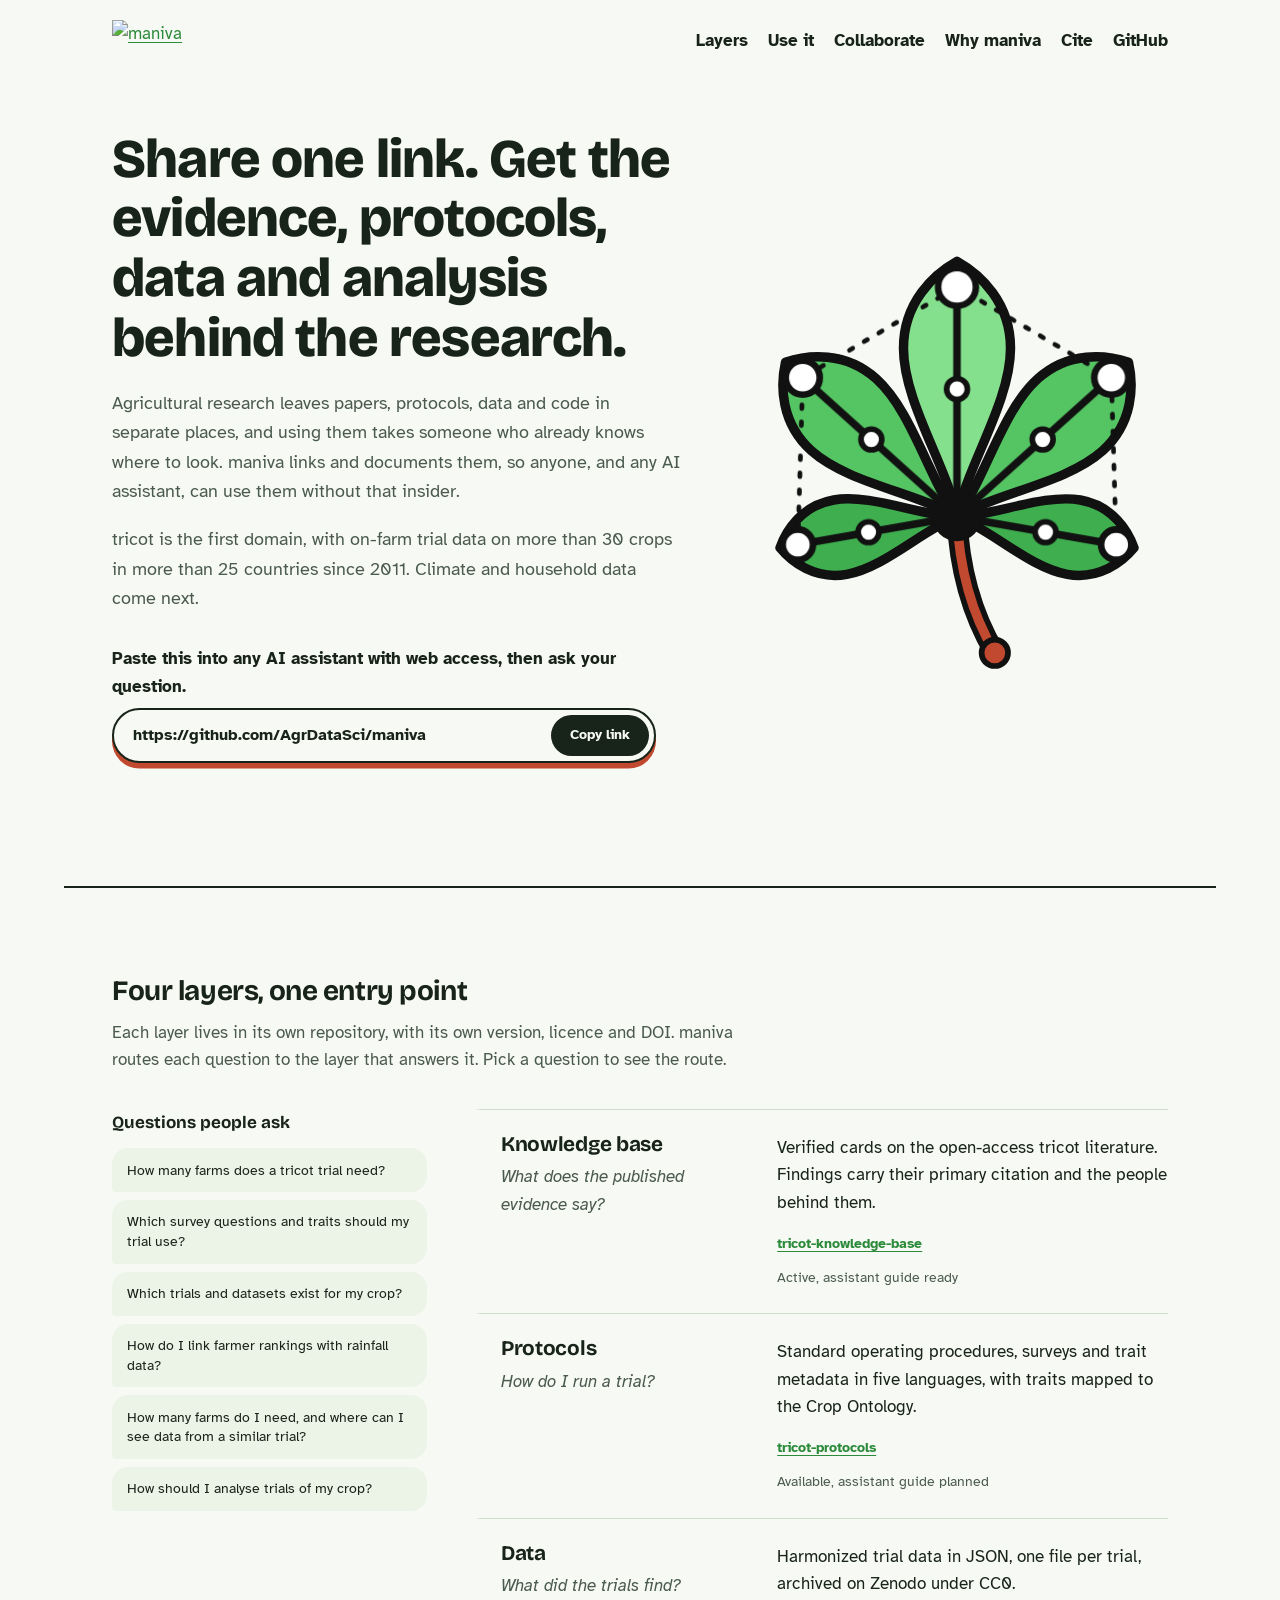
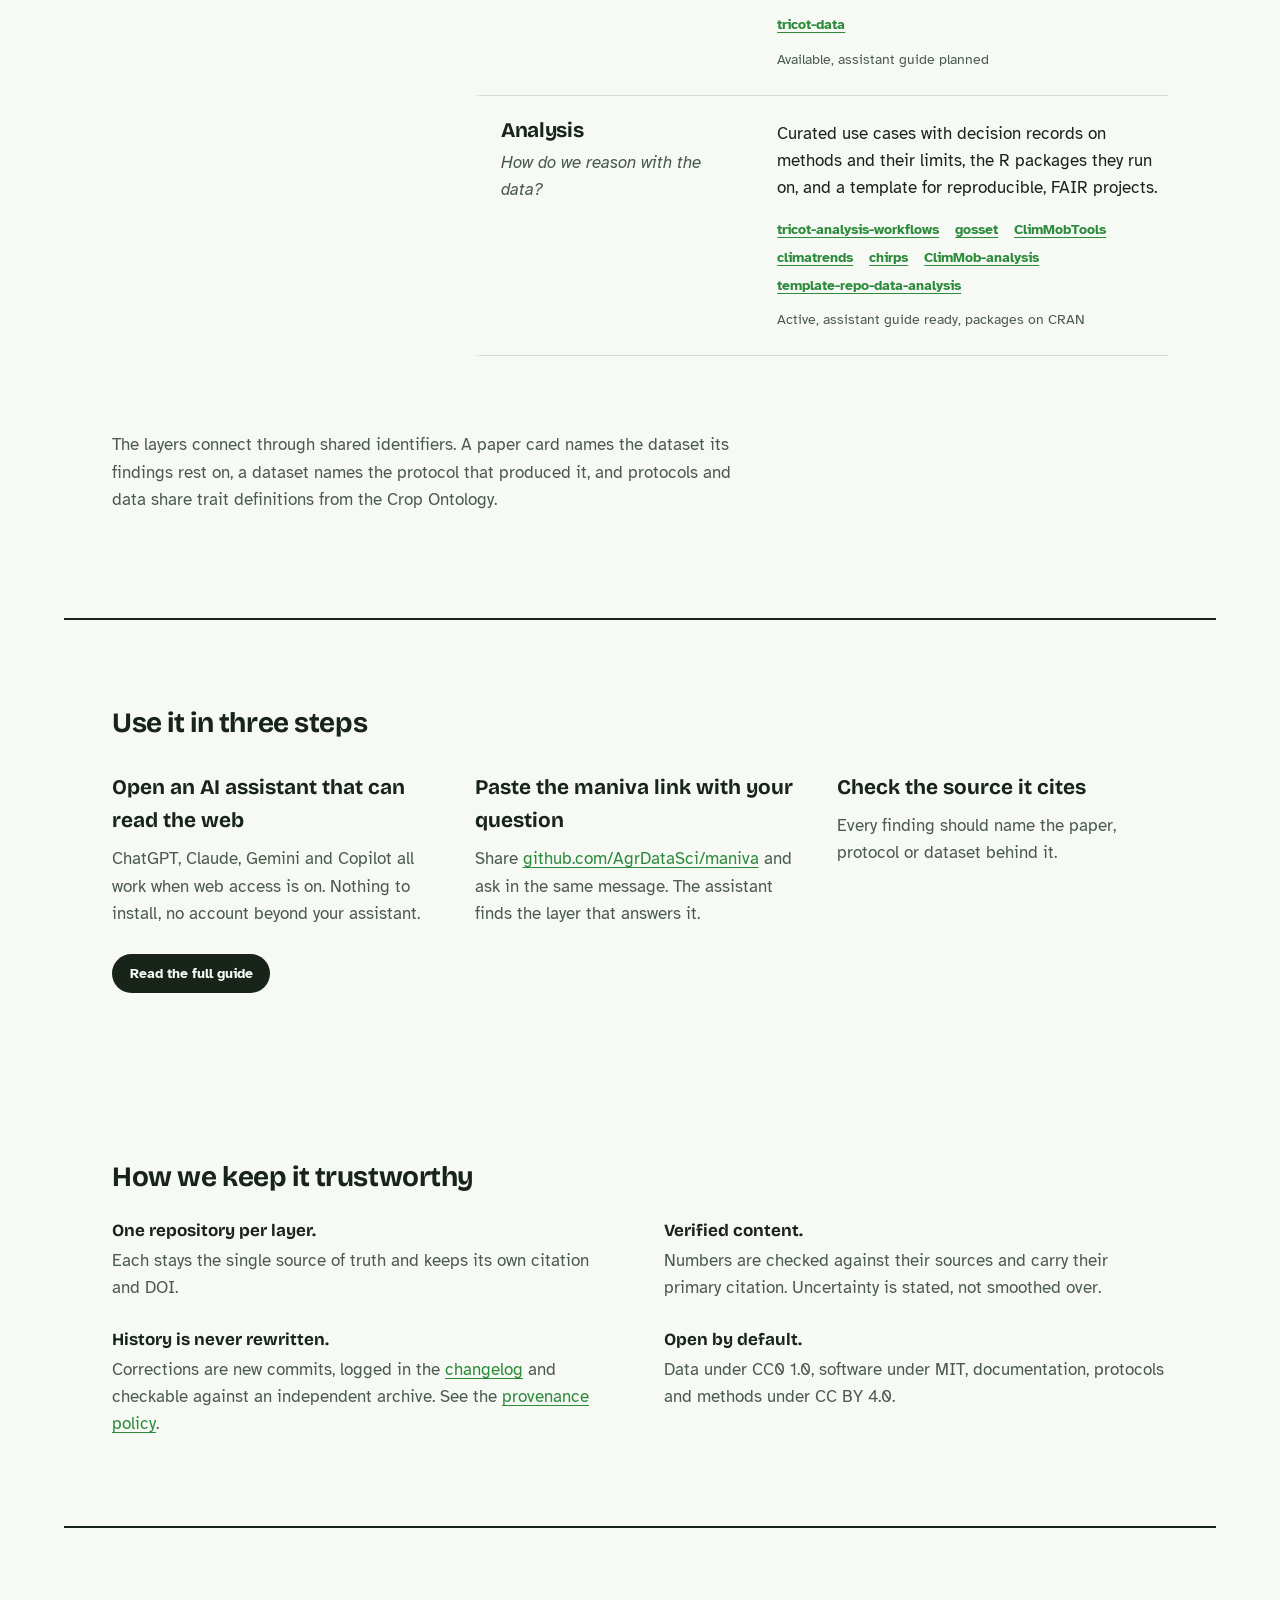
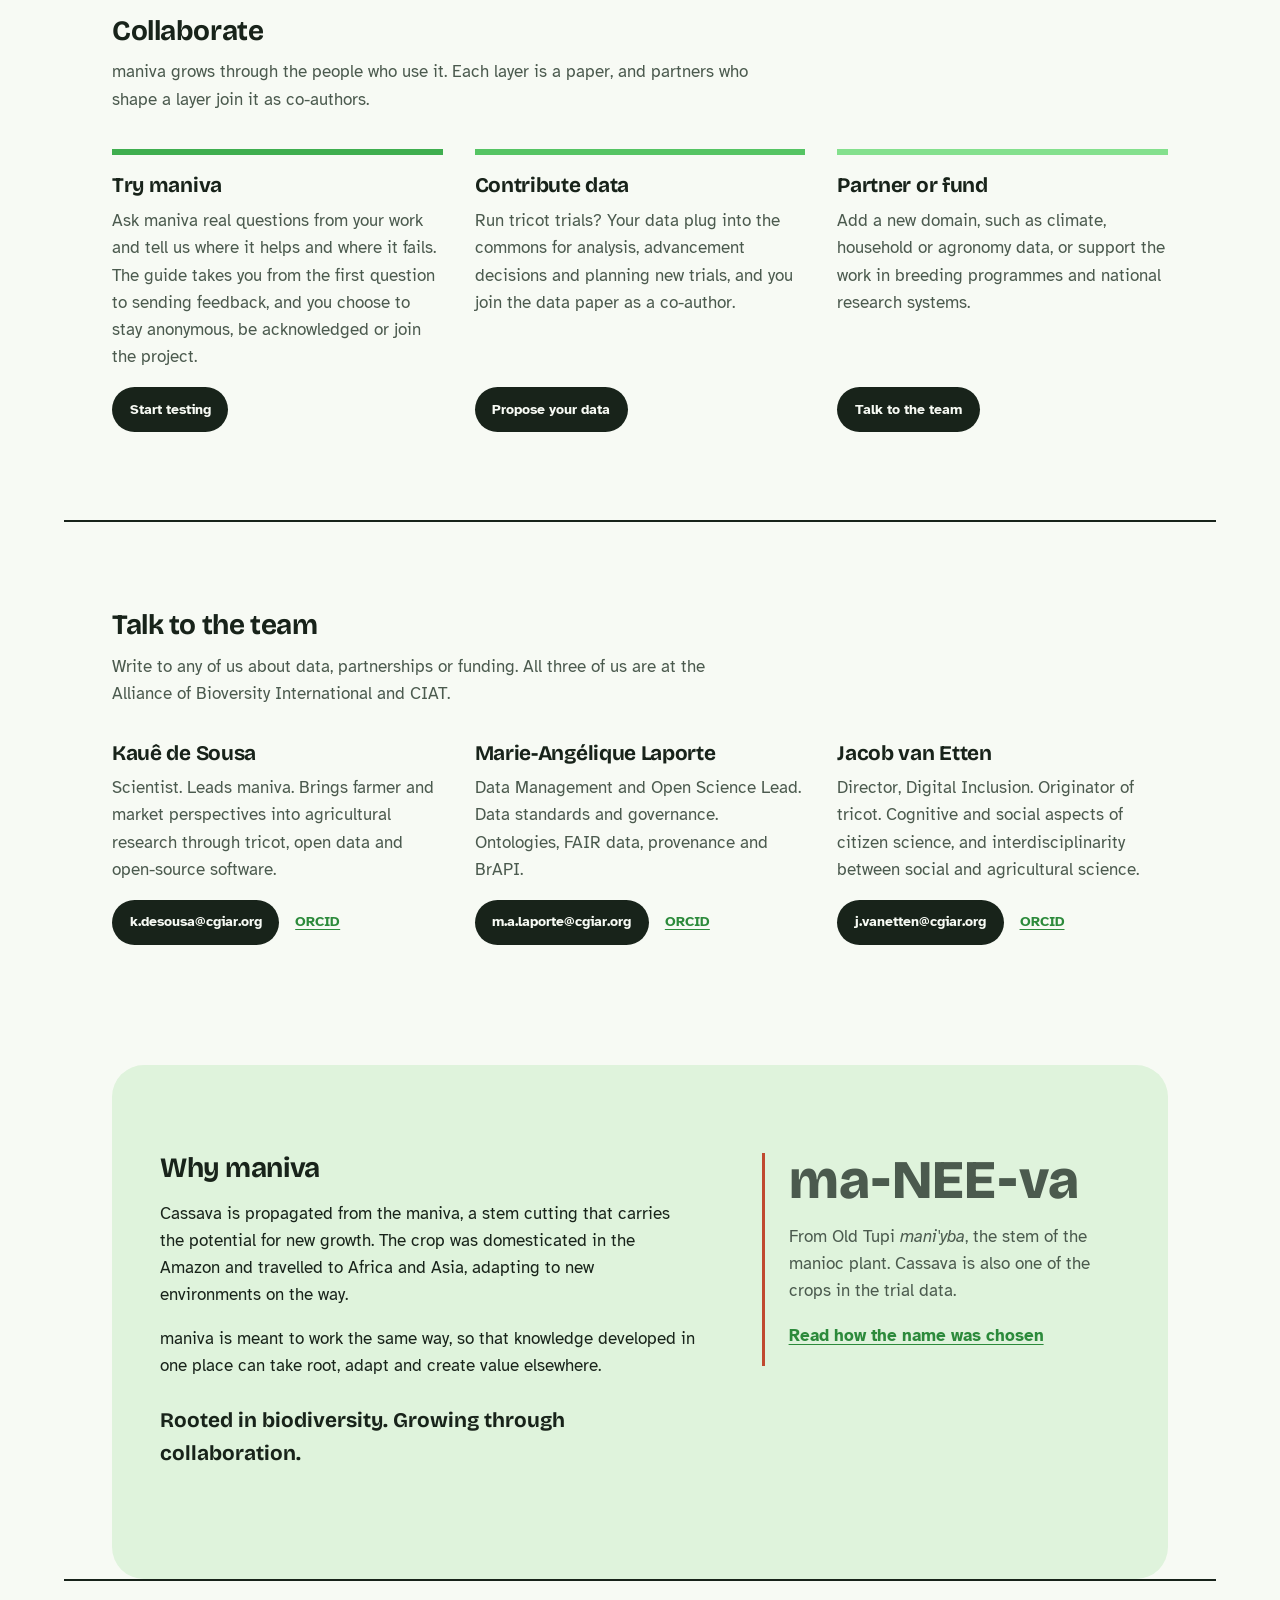
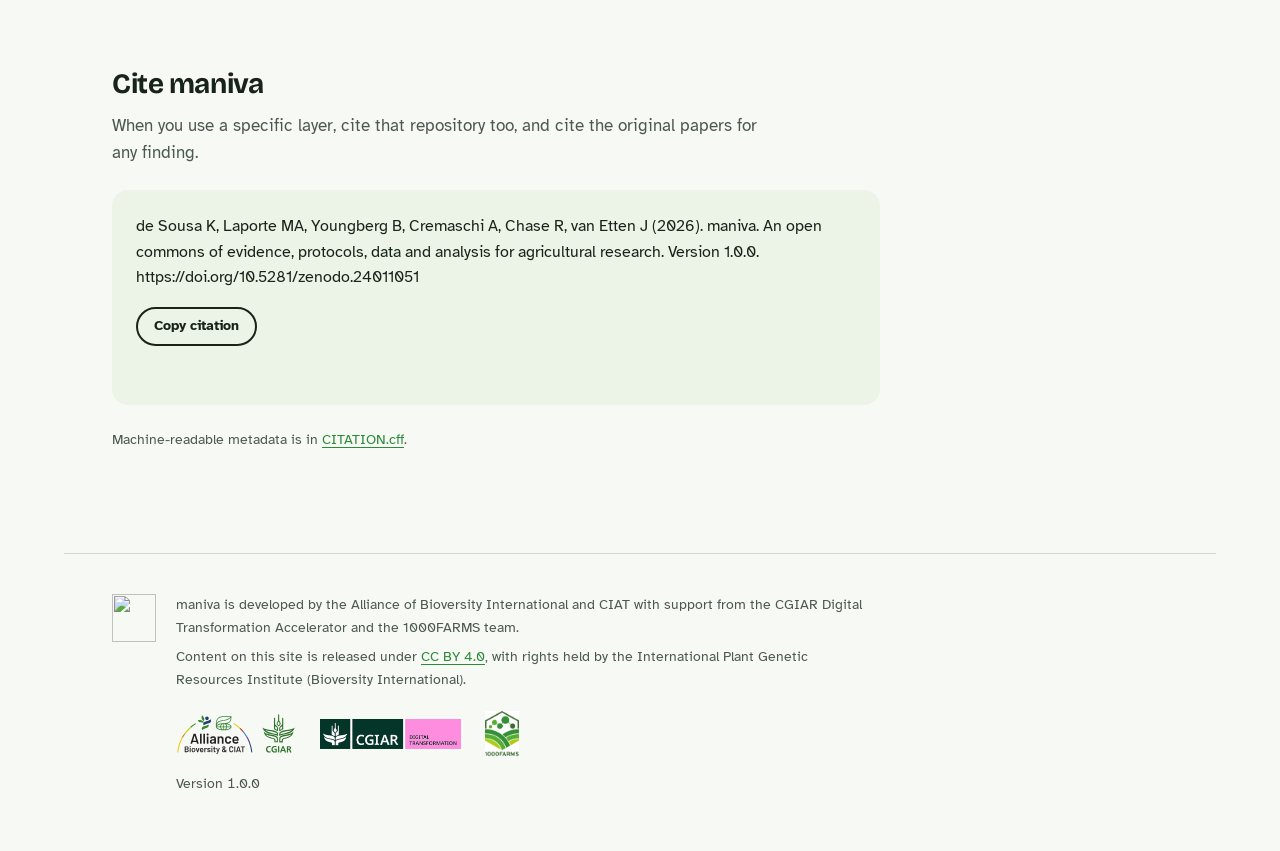
==== commit d6606f3e: "Open each team profile with the person's role Co-Authored-By: Claude Opus 5.5 <noreply@anthropic.com" ====
--- a/site/index.html
+++ b/site/index.html
@@ -224,12 +224,12 @@
   <ul class="people">
     <li>
       <h3>Kauê de Sousa</h3>
-      <p>Leads maniva. tricot methods, data synthesis and maniva's software suite.</p>
+      <p>Scientist. Leads maniva. Brings farmer and market perspectives into agricultural research through tricot, open data and open-source software.</p>
       <p class="reach"><a class="btn-link" href="mailto:k.desousa@cgiar.org">k.desousa@cgiar.org</a> <a href="https://orcid.org/0000-0002-7571-7845">ORCID</a></p>
     </li>
     <li>
       <h3>Marie-Angélique Laporte</h3>
-      <p>Data standards and governance. Ontologies, FAIR data, provenance and BrAPI.</p>
+      <p>Data Management and Open Science Lead. Data standards and governance. Ontologies, FAIR data, provenance and BrAPI.</p>
       <p class="reach"><a class="btn-link" href="mailto:m.a.laporte@cgiar.org">m.a.laporte@cgiar.org</a> <a href="https://orcid.org/0000-0002-8461-9745">ORCID</a></p>
     </li>
     <li>
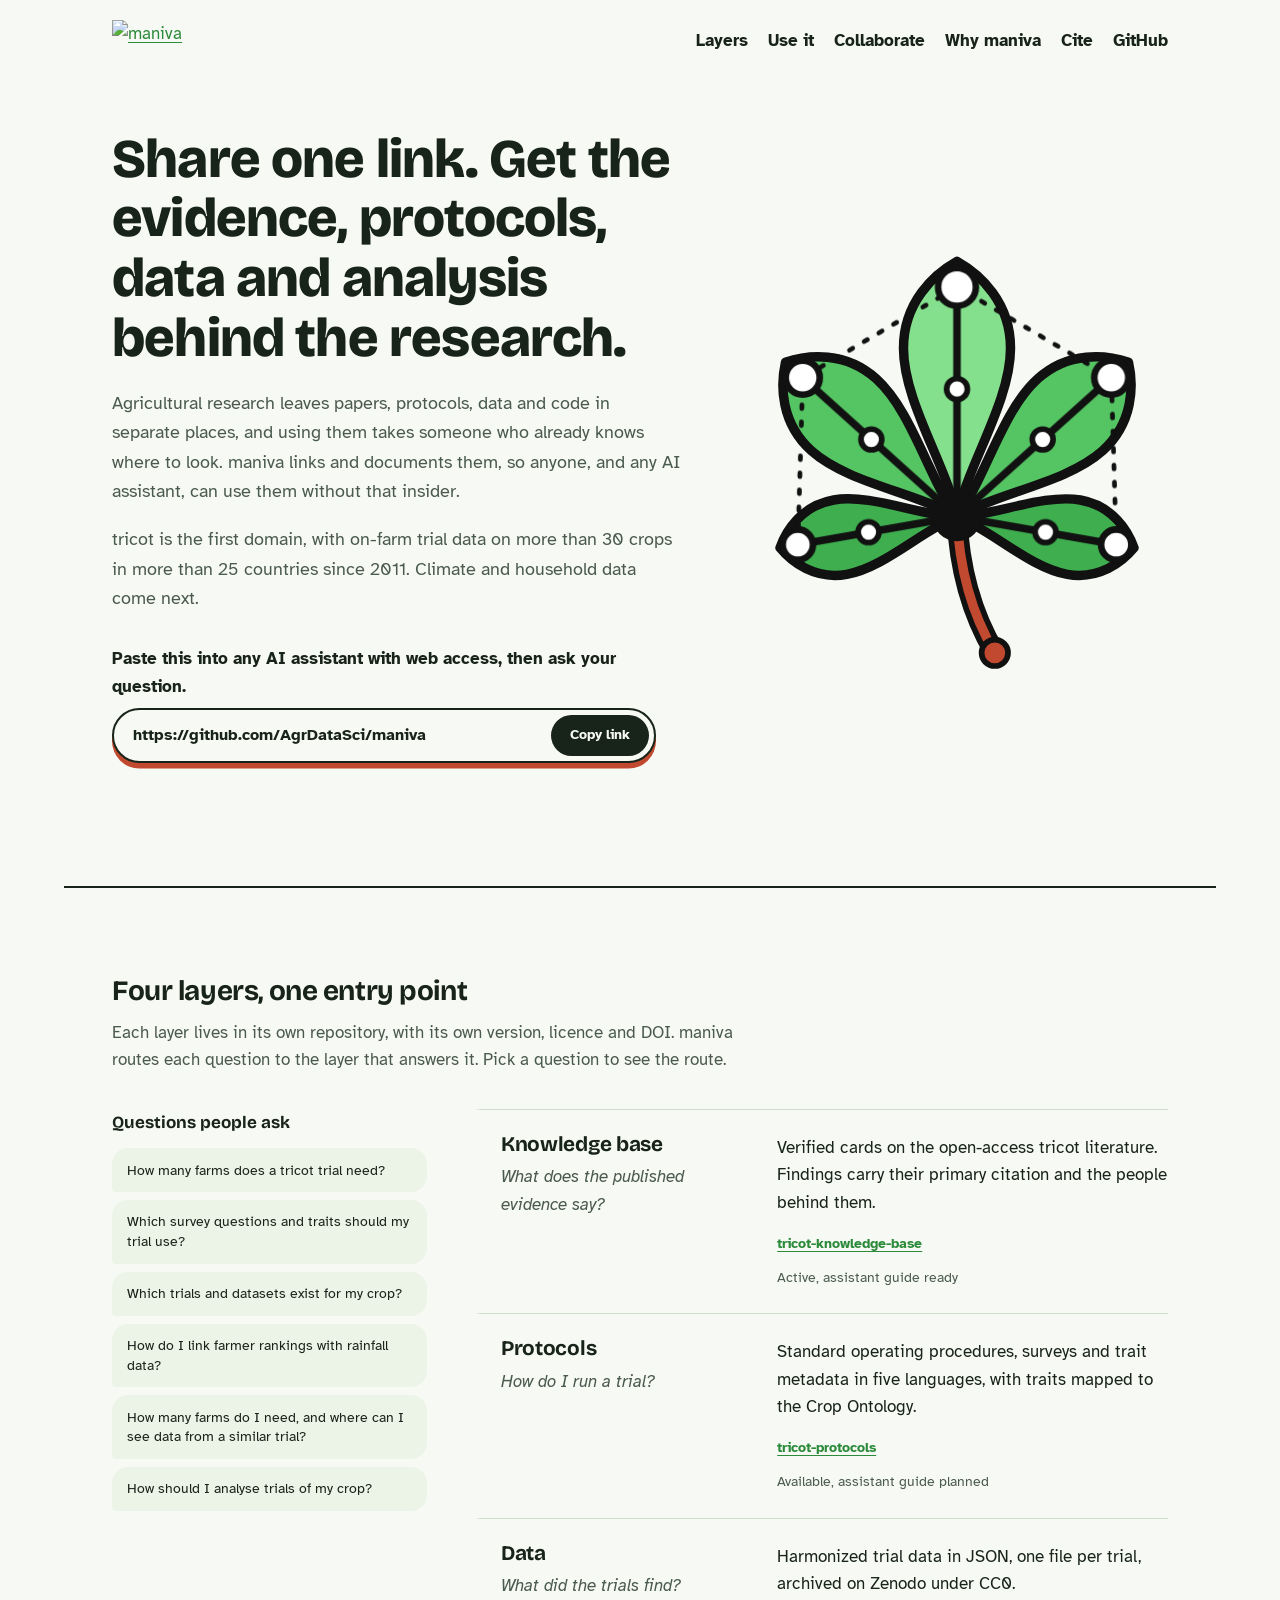
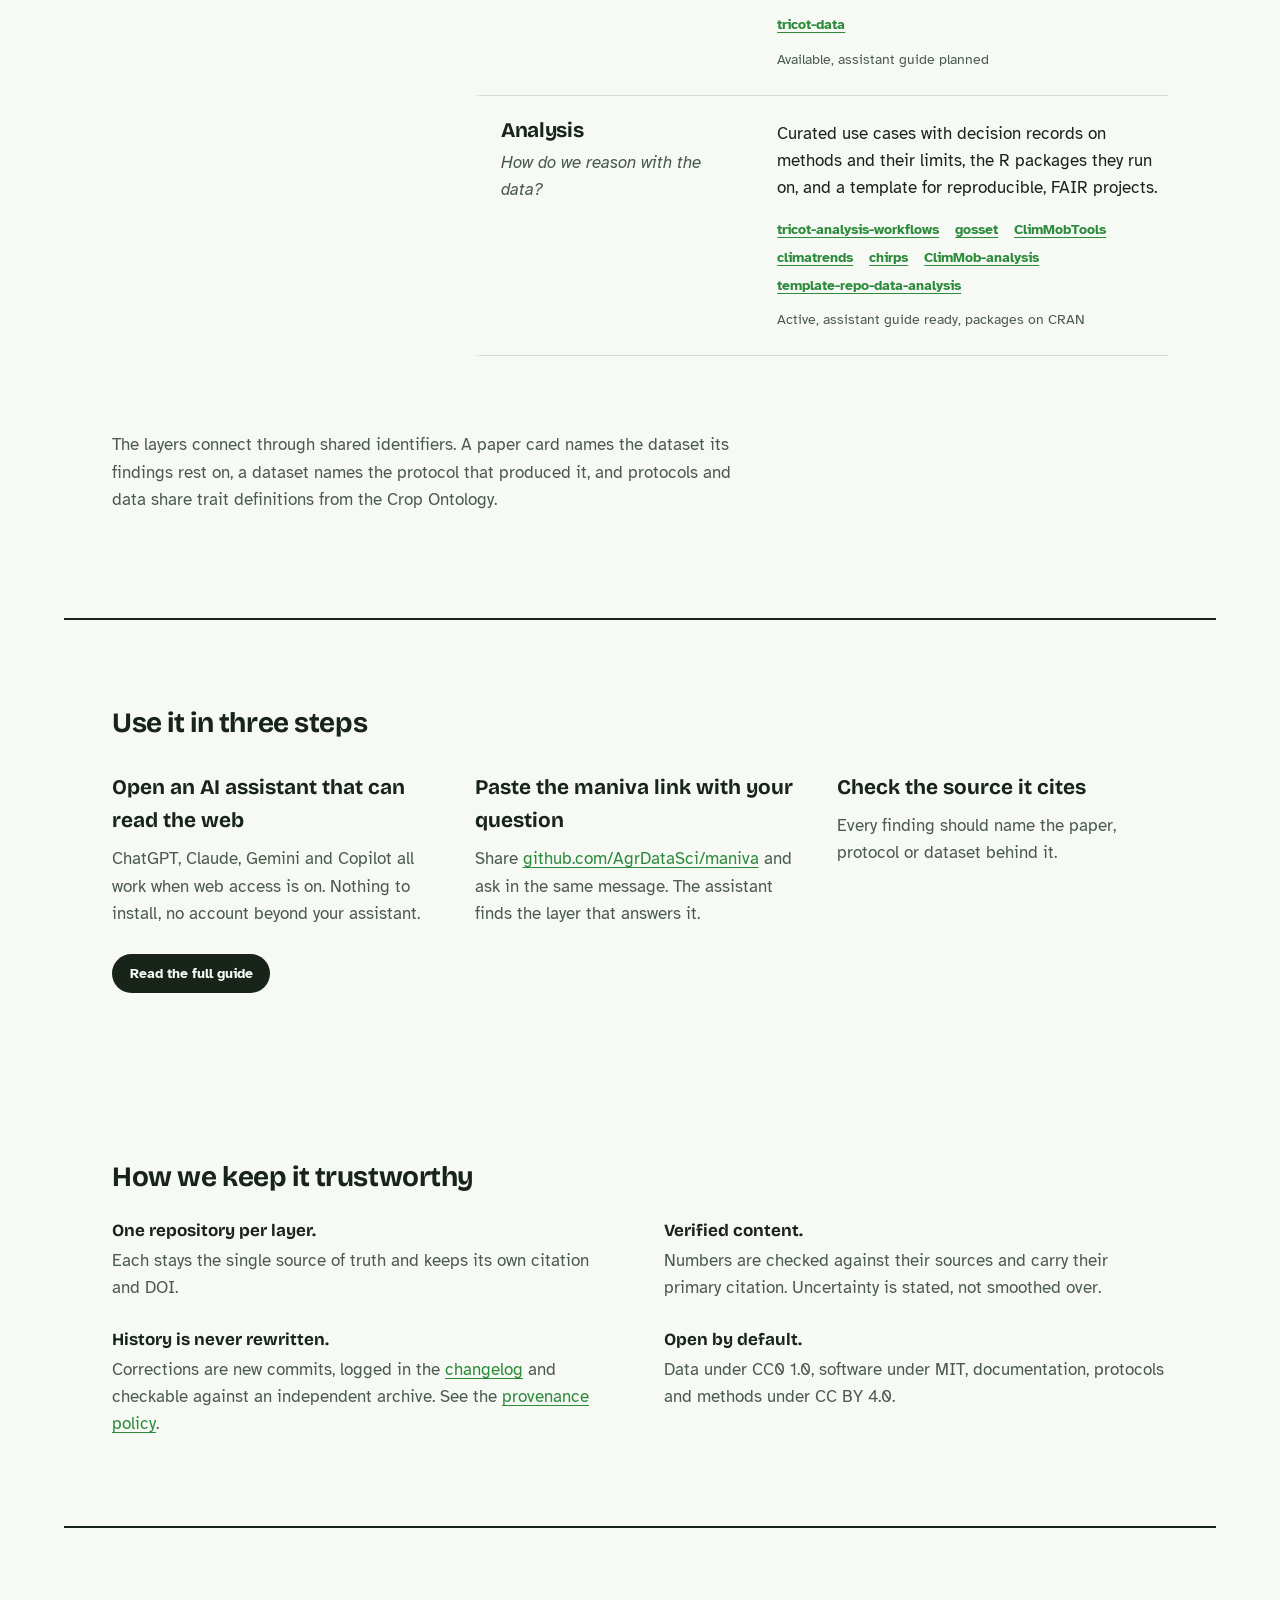
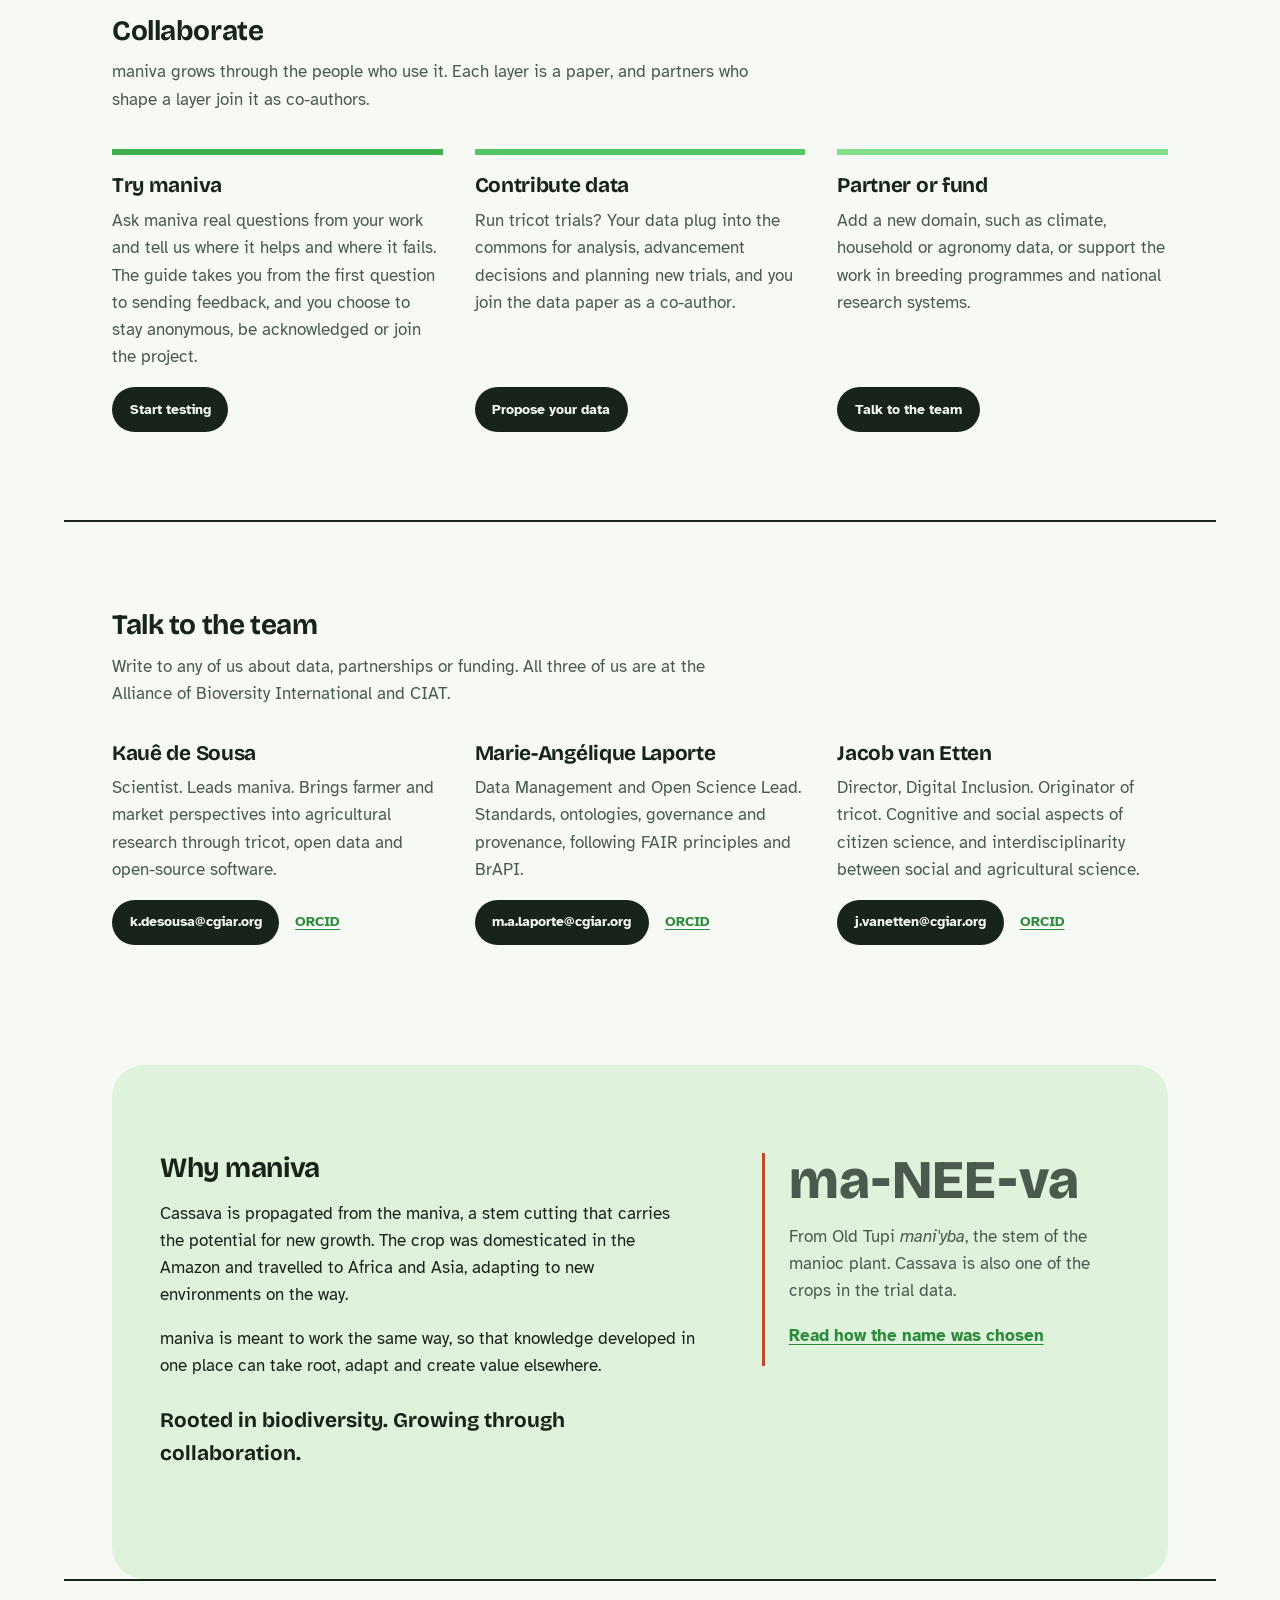
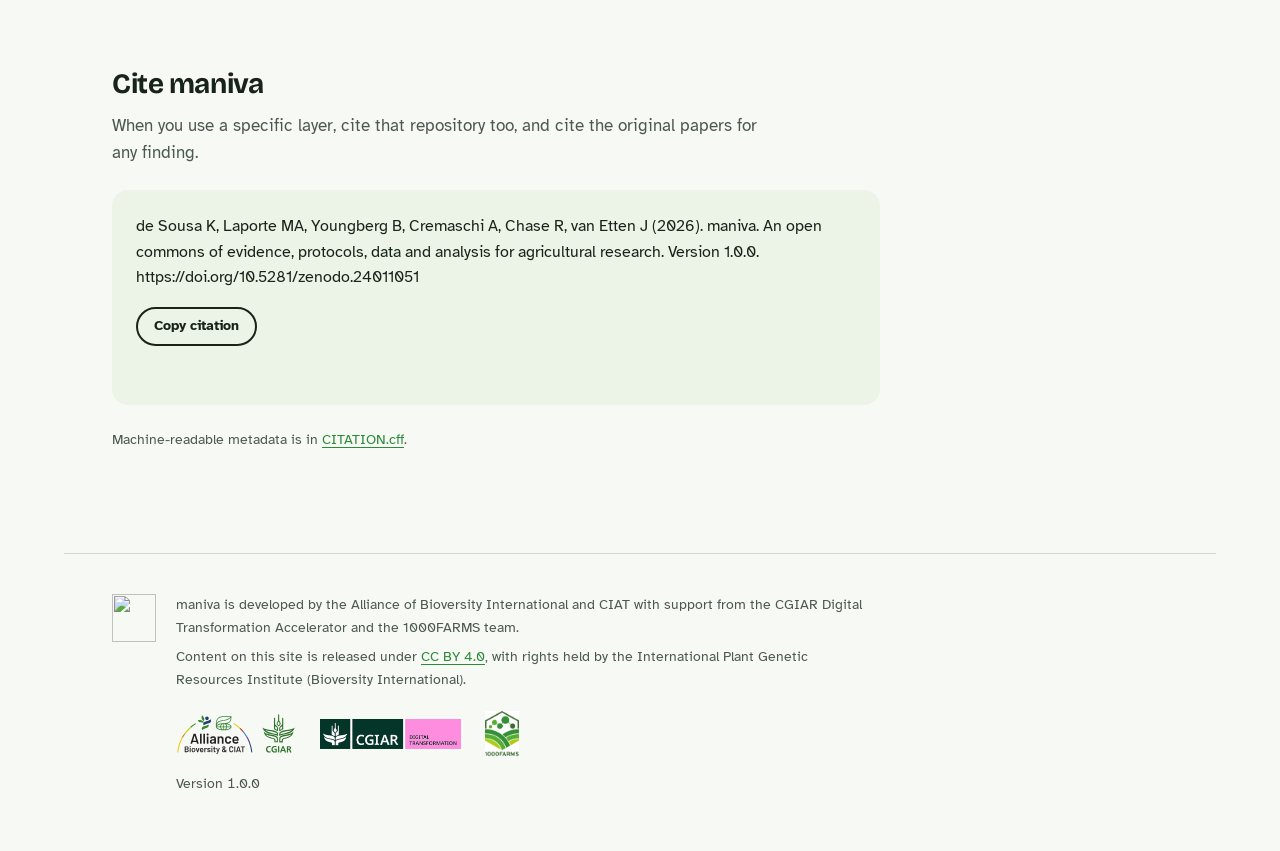
==== commit 53bc2453: "Reword Marie-Angélique Laporte's profile to avoid repeating data Co-Authored-By: Claude Opus 5.5 <no" ====
--- a/site/index.html
+++ b/site/index.html
@@ -229,7 +229,7 @@
     </li>
     <li>
       <h3>Marie-Angélique Laporte</h3>
-      <p>Data Management and Open Science Lead. Data standards and governance. Ontologies, FAIR data, provenance and BrAPI.</p>
+      <p>Data Management and Open Science Lead. Standards, ontologies, governance and provenance, following FAIR principles and BrAPI.</p>
       <p class="reach"><a class="btn-link" href="mailto:m.a.laporte@cgiar.org">m.a.laporte@cgiar.org</a> <a href="https://orcid.org/0000-0002-8461-9745">ORCID</a></p>
     </li>
     <li>
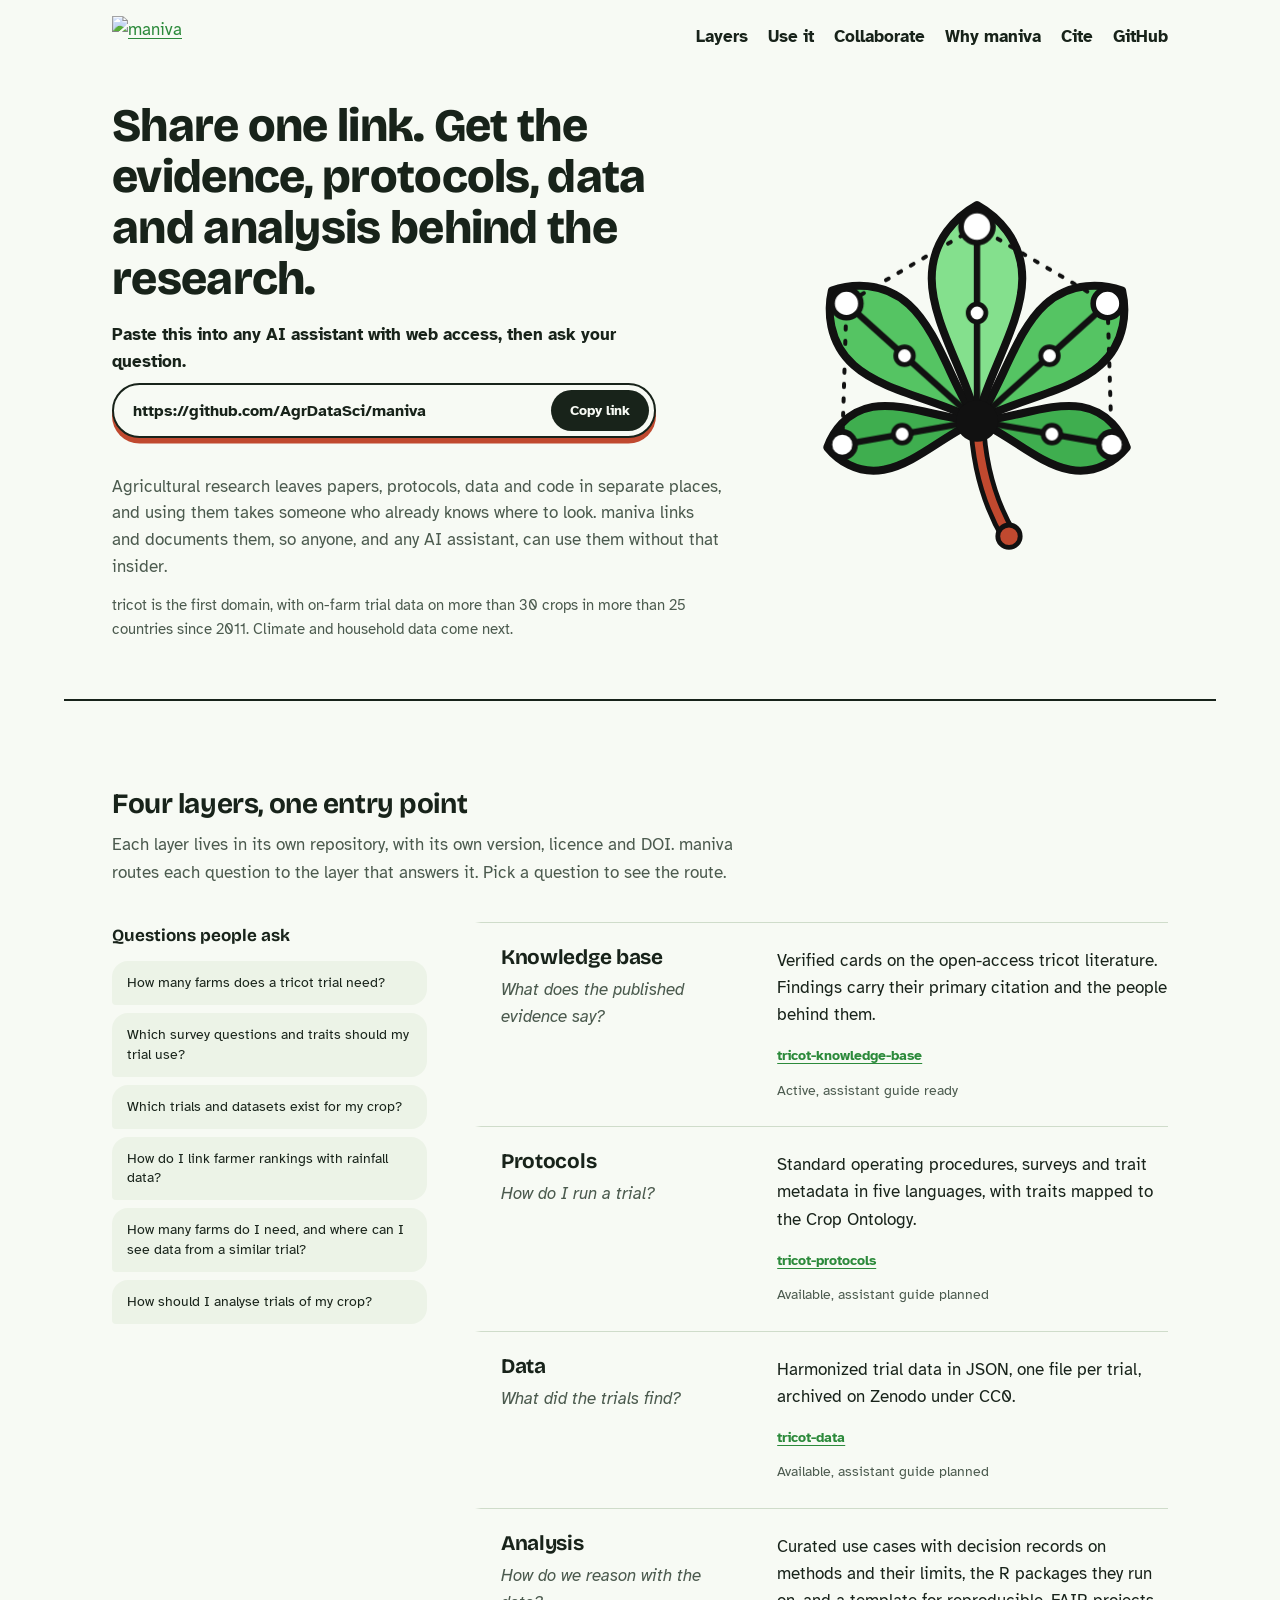
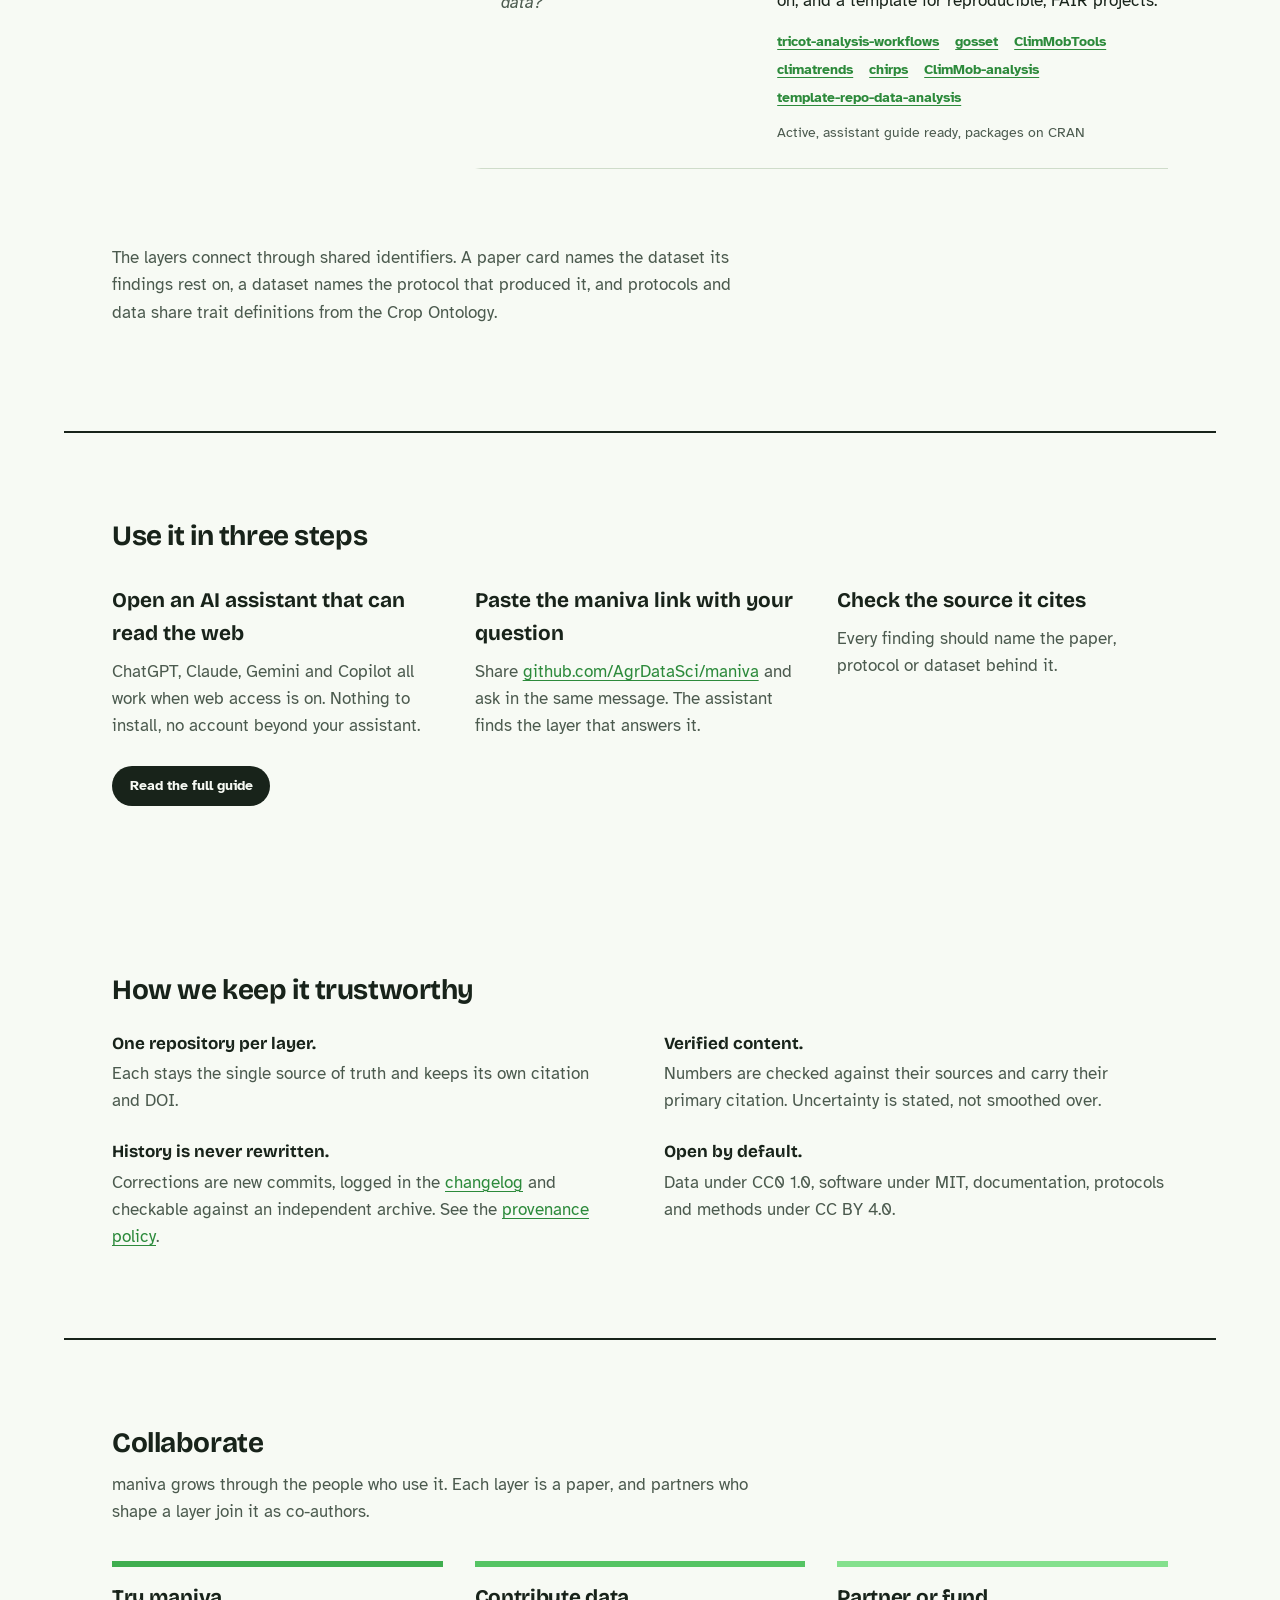
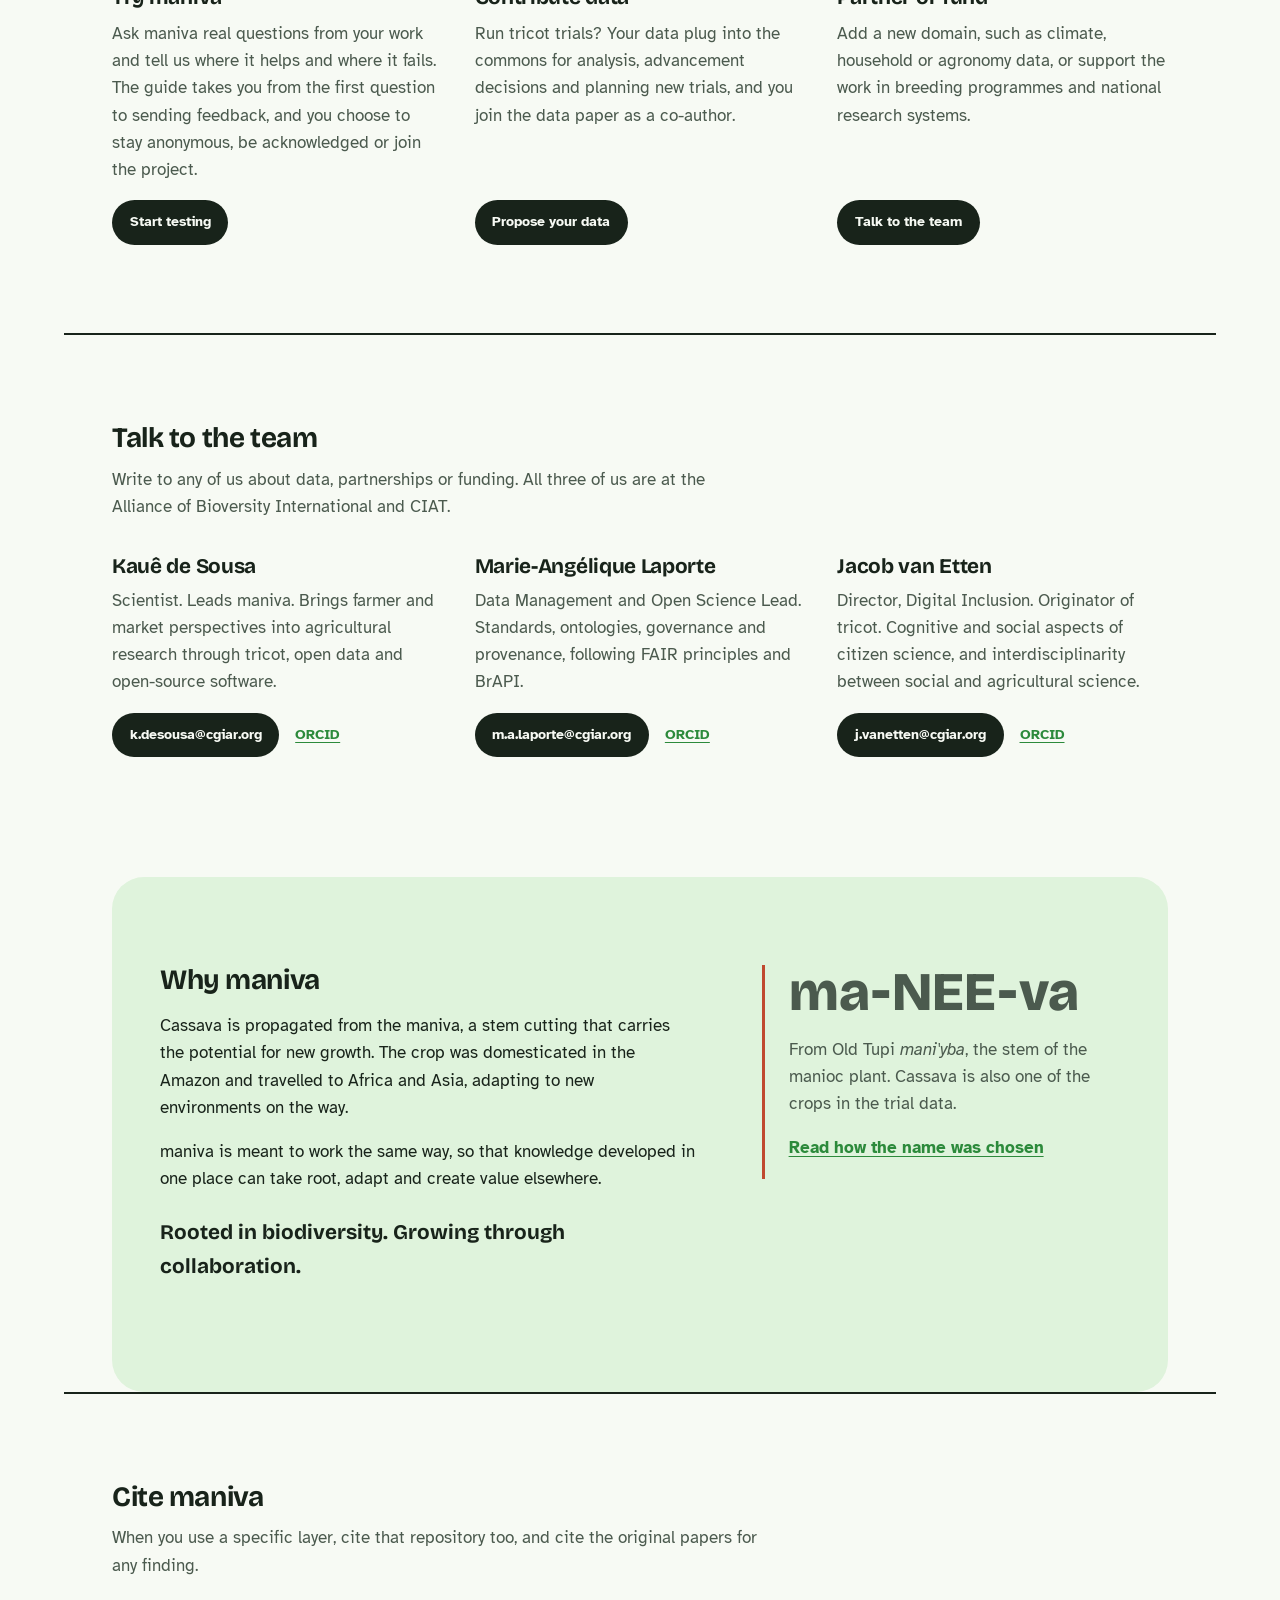
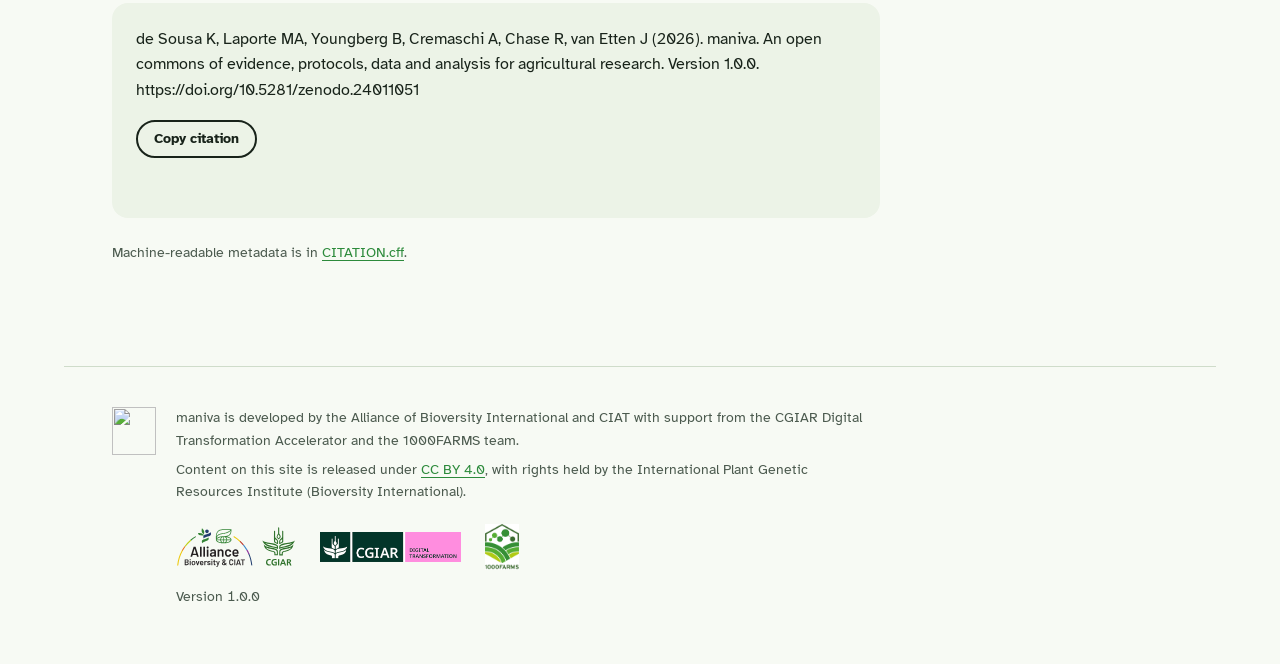
==== commit 11a04f52: "Show the link above the fold and fix French spacing before question marks Co-Authored-By: Claude Opu" ====
--- a/site/index.html
+++ b/site/index.html
@@ -19,7 +19,7 @@
 <link rel="preconnect" href="https://fonts.googleapis.com">
 <link rel="preconnect" href="https://fonts.gstatic.com" crossorigin>
 <link href="https://fonts.googleapis.com/css2?family=Atkinson+Hyperlegible:ital,wght@0,400;0,700;1,400&family=Bricolage+Grotesque:opsz,wght@12..96,500;12..96,700;12..96,800&display=swap" rel="stylesheet">
-<link rel="stylesheet" href="styles.css?v=8">
+<link rel="stylesheet" href="styles.css?v=10">
 <script>document.documentElement.classList.add("js")</script>
 </head>
 <body>
@@ -45,8 +45,6 @@
 <section class="hero">
   <div class="hero-text">
     <h1>Share one link. Get the evidence, protocols, data and analysis behind the research.</h1>
-    <p class="lede">Agricultural research leaves papers, protocols, data and code in separate places, and using them takes someone who already knows where to look. maniva links and documents them, so anyone, and any AI assistant, can use them without that insider.</p>
-    <p class="lede">tricot is the first domain, with on-farm trial data on more than 30 crops in more than 25 countries since 2011. Climate and household data come next.</p>
 
     <div class="link-field">
       <label for="share-link">Paste this into any AI assistant with web access, then ask your question.</label>
@@ -56,6 +54,8 @@
       </div>
       <p class="copy-status" role="status" aria-live="polite"></p>
     </div>
+    <p class="lede">Agricultural research leaves papers, protocols, data and code in separate places, and using them takes someone who already knows where to look. maniva links and documents them, so anyone, and any AI assistant, can use them without that insider.</p>
+    <p class="lede domain-note">tricot is the first domain, with on-farm trial data on more than 30 crops in more than 25 countries since 2011. Climate and household data come next.</p>
   </div>
 
   <figure class="hero-mark" aria-hidden="true">
@@ -258,7 +258,7 @@
   <h2 id="cite-title">Cite maniva</h2>
   <p>When you use a specific layer, cite that repository too, and cite the original papers for any finding.</p>
   <div class="cite-box">
-    <p id="citation">de Sousa K, Laporte MA, Youngberg B, Cremaschi A, Chase R, van Etten J (2026). maniva. An open commons of evidence, protocols, data and analysis for agricultural research. Version <span data-version>1.0.0</span>. https://doi.org/10.5281/zenodo.24011051</p>
+    <p id="citation" translate="no">de Sousa K, Laporte MA, Youngberg B, Cremaschi A, Chase R, van Etten J (2026). maniva. An open commons of evidence, protocols, data and analysis for agricultural research. Version <span data-version>1.0.0</span>. https://doi.org/10.5281/zenodo.24011051</p>
     <button type="button" class="btn btn-quiet" data-copy="#citation">Copy citation</button>
     <p class="copy-status" role="status" aria-live="polite"></p>
   </div>
@@ -278,10 +278,10 @@
       <img src="partners/cgiar-digital-transformation.png" alt="CGIAR Digital Transformation" class="logo-dt" width="1117" height="240">
       <img src="partners/1000farms.png" alt="1000FARMS" class="logo-tall" width="174" height="240">
     </div>
-    <p class="version">Version <span data-version>1.0.0</span><span data-commit></span></p>
+    <p class="version"><span>Version</span> <span data-version>1.0.0</span><span data-commit></span></p>
   </div>
 </footer>
 
-<script src="main.js?v=8" defer></script>
+<script src="main.js?v=9" defer></script>
 </body>
 </html>
--- a/site/styles.css
+++ b/site/styles.css
@@ -625,3 +625,48 @@
 .prompt-box .copy-status { margin-top: 0.5rem; }
 
 .use-more { margin: 2rem 0 0; }
+
+/* Language switcher */
+.lang-switch {
+  display: flex;
+  border: 1.5px solid var(--ink);
+  border-radius: 999px;
+  overflow: hidden;
+}
+.lang-switch a {
+  color: var(--ink);
+  text-decoration: none;
+  font-weight: 700;
+  font-size: var(--step--1);
+  padding: 0.3rem 0.65rem;
+  line-height: 1.2;
+}
+.lang-switch a + a { border-left: 1.5px solid var(--ink); }
+.lang-switch a:hover { background: var(--paper-2); }
+.lang-switch a[aria-current="true"] { background: var(--ink); color: var(--paper); }
+@media (max-width: 52rem) {
+  .top .lang-switch { order: 2; margin-left: auto; }
+  .top nav { order: 3; flex-basis: 100%; }
+}
+
+/* First screen: keep the link field visible on laptop screens.
+   The headline and the mark scale with the window height as well as its width. */
+.top { padding-top: 1rem; padding-bottom: 1rem; }
+.hero {
+  grid-template-columns: minmax(0, 1.6fr) minmax(0, 1fr);
+  padding-top: clamp(1rem, 3vh, 2.5rem) !important;
+  padding-bottom: clamp(2rem, 5vh, 4rem) !important;
+}
+.hero h1 {
+  font-size: clamp(1.9rem, calc(min(3vw, 5.2vh) + 0.5rem), 3.2rem);
+  max-width: 20em;
+  margin-bottom: 1rem;
+}
+.hero .lede { font-size: 1.05rem; margin-bottom: 0.75rem; }
+.hero .link-field { margin-top: 0.5rem; margin-bottom: 0.5rem; }
+.hero .copy-status { margin-top: 0.5rem; min-height: 1.4em; }
+.hero .domain-note { font-size: 0.95rem; }
+.hero-mark { width: min(100%, 22rem, 56vh); }
+@media (max-width: 52rem) {
+  .hero-mark { width: min(45%, 11rem); }
+}
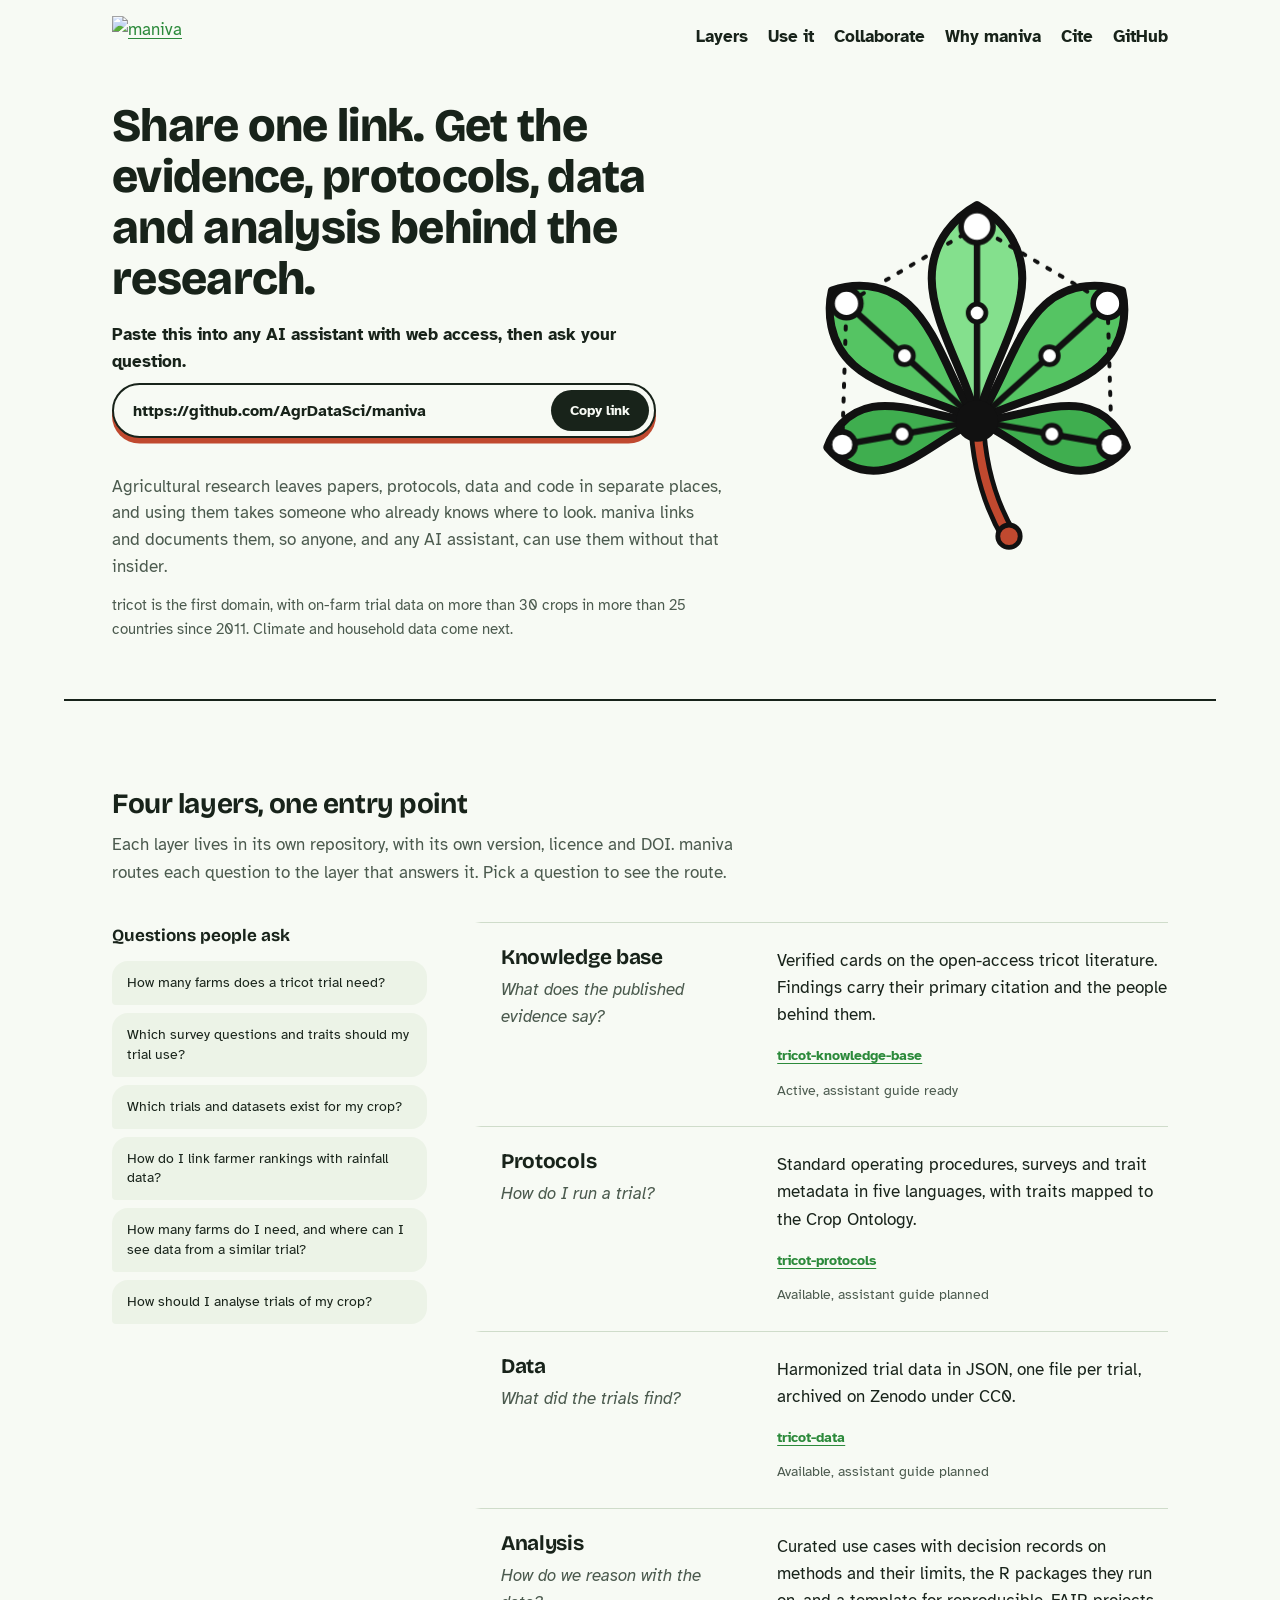
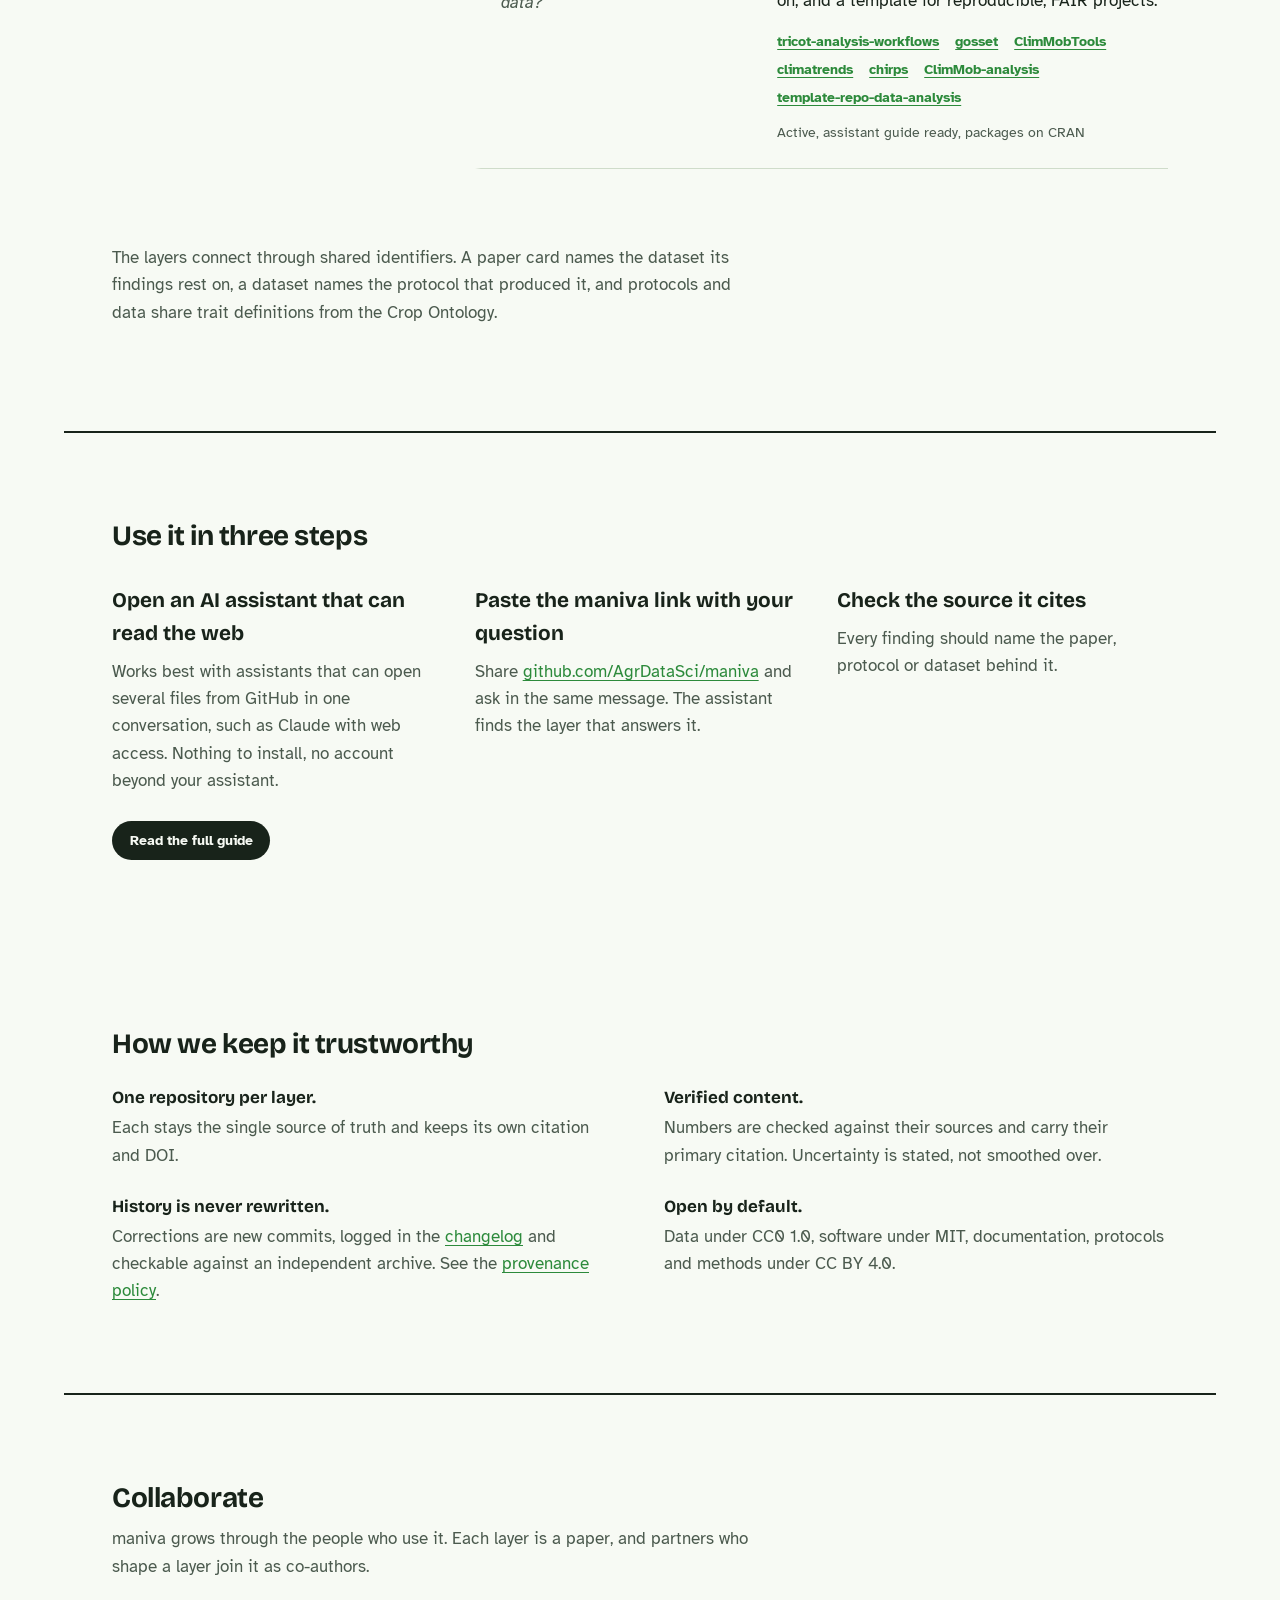
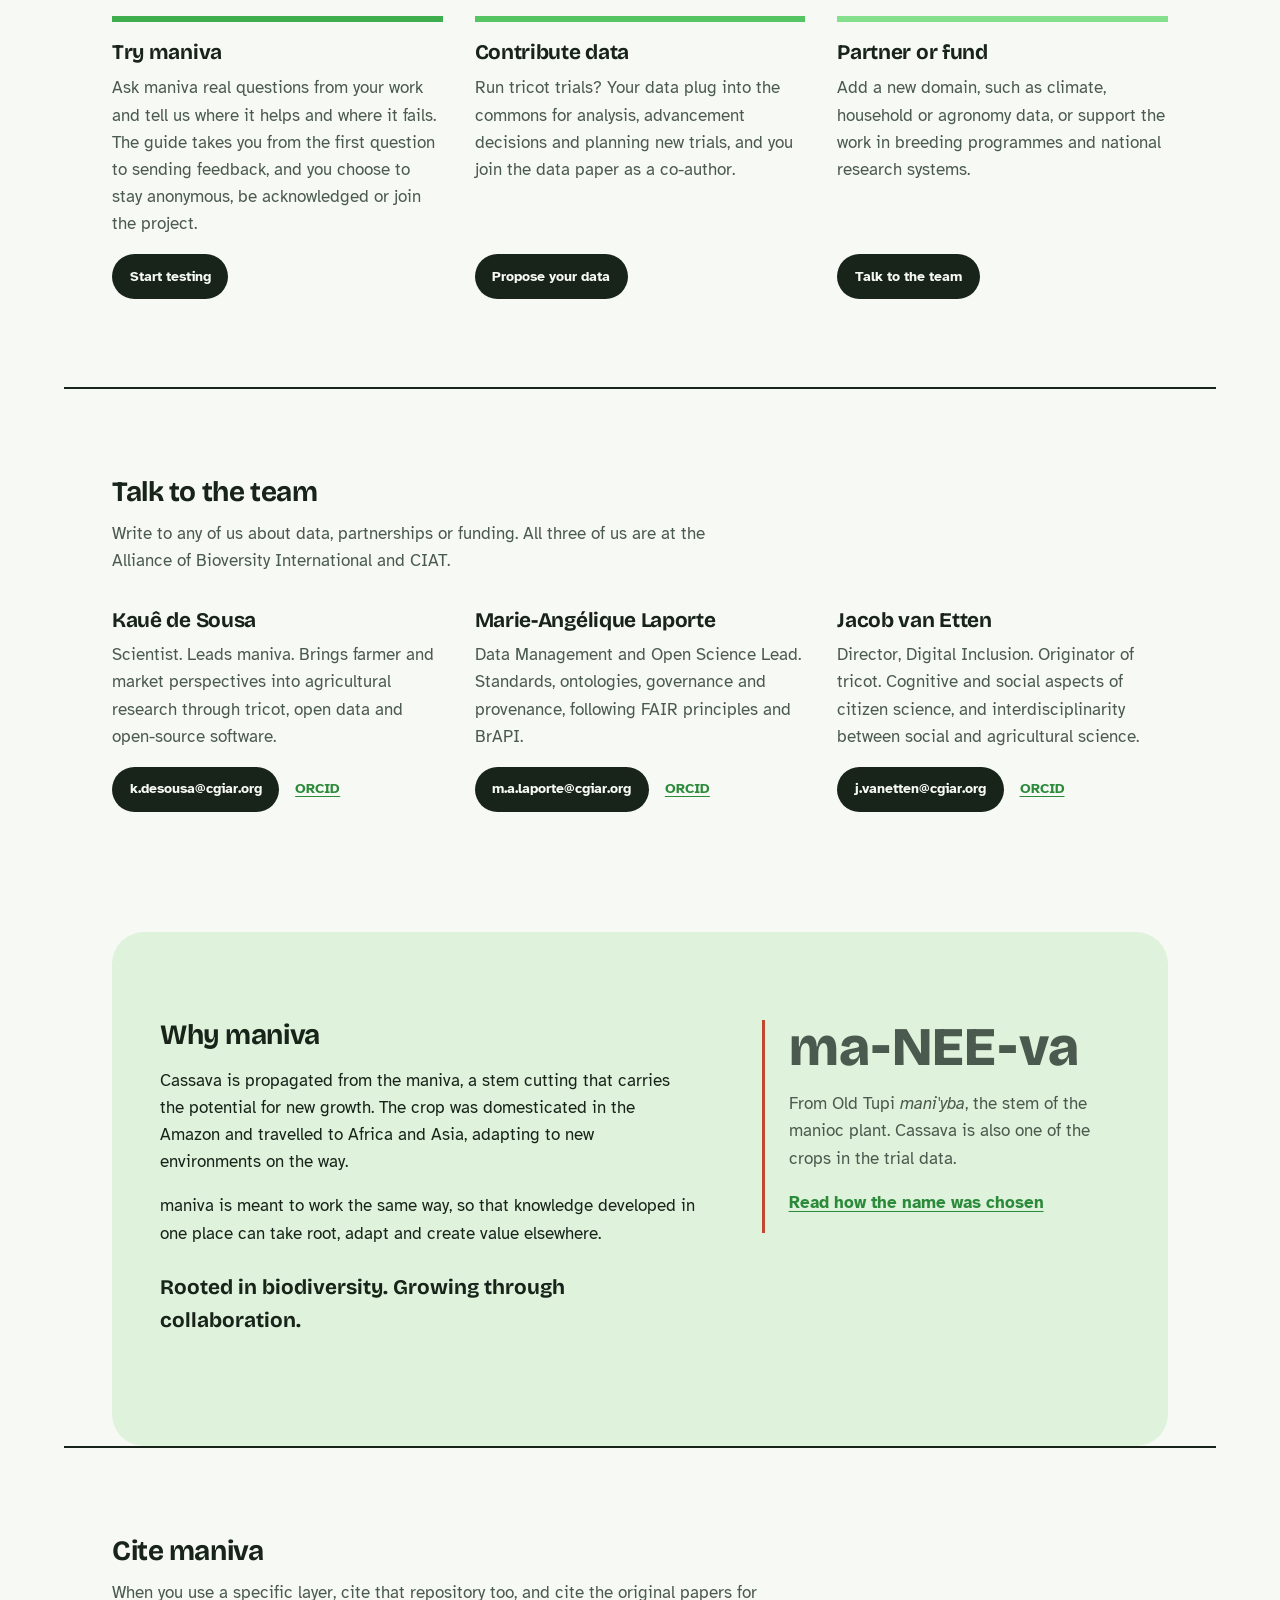
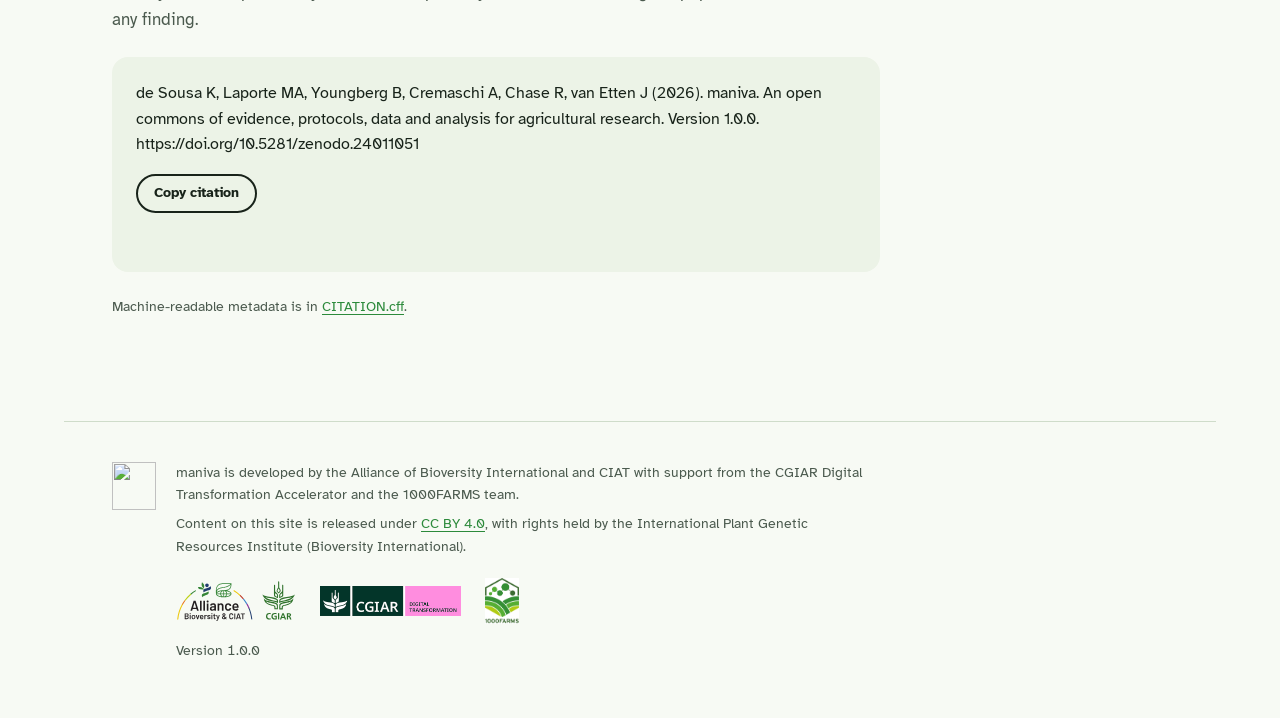
==== commit 203838ab: "Add fallback link, honest assistant note and source rule Feedback from Gemini and M365 Copilot sessi" ====
--- a/site/index.html
+++ b/site/index.html
@@ -19,7 +19,7 @@
 <link rel="preconnect" href="https://fonts.googleapis.com">
 <link rel="preconnect" href="https://fonts.gstatic.com" crossorigin>
 <link href="https://fonts.googleapis.com/css2?family=Atkinson+Hyperlegible:ital,wght@0,400;0,700;1,400&family=Bricolage+Grotesque:opsz,wght@12..96,500;12..96,700;12..96,800&display=swap" rel="stylesheet">
-<link rel="stylesheet" href="styles.css?v=10">
+<link rel="stylesheet" href="styles.css?v=12">
 <script>document.documentElement.classList.add("js")</script>
 </head>
 <body>
@@ -168,7 +168,7 @@
   <dl class="ways">
     <div>
       <dt>Open an AI assistant that can read the web</dt>
-      <dd>ChatGPT, Claude, Gemini and Copilot all work when web access is on. Nothing to install, no account beyond your assistant.</dd>
+      <dd>Works best with assistants that can open several files from GitHub in one conversation, such as Claude with web access. Nothing to install, no account beyond your assistant.</dd>
     </div>
     <div>
       <dt>Paste the maniva link with your question</dt>
--- a/site/styles.css
+++ b/site/styles.css
@@ -653,9 +653,11 @@
    The headline and the mark scale with the window height as well as its width. */
 .top { padding-top: 1rem; padding-bottom: 1rem; }
 .hero {
-  grid-template-columns: minmax(0, 1.6fr) minmax(0, 1fr);
   padding-top: clamp(1rem, 3vh, 2.5rem) !important;
   padding-bottom: clamp(2rem, 5vh, 4rem) !important;
+}
+@media (min-width: 52.0625rem) {
+  .hero { grid-template-columns: minmax(0, 1.6fr) minmax(0, 1fr); }
 }
 .hero h1 {
   font-size: clamp(1.9rem, calc(min(3vw, 5.2vh) + 0.5rem), 3.2rem);
@@ -668,5 +670,5 @@
 .hero .domain-note { font-size: 0.95rem; }
 .hero-mark { width: min(100%, 22rem, 56vh); }
 @media (max-width: 52rem) {
-  .hero-mark { width: min(45%, 11rem); }
-}
+  .hero-mark { width: 6.5rem; margin-bottom: -0.5rem; }
+}
